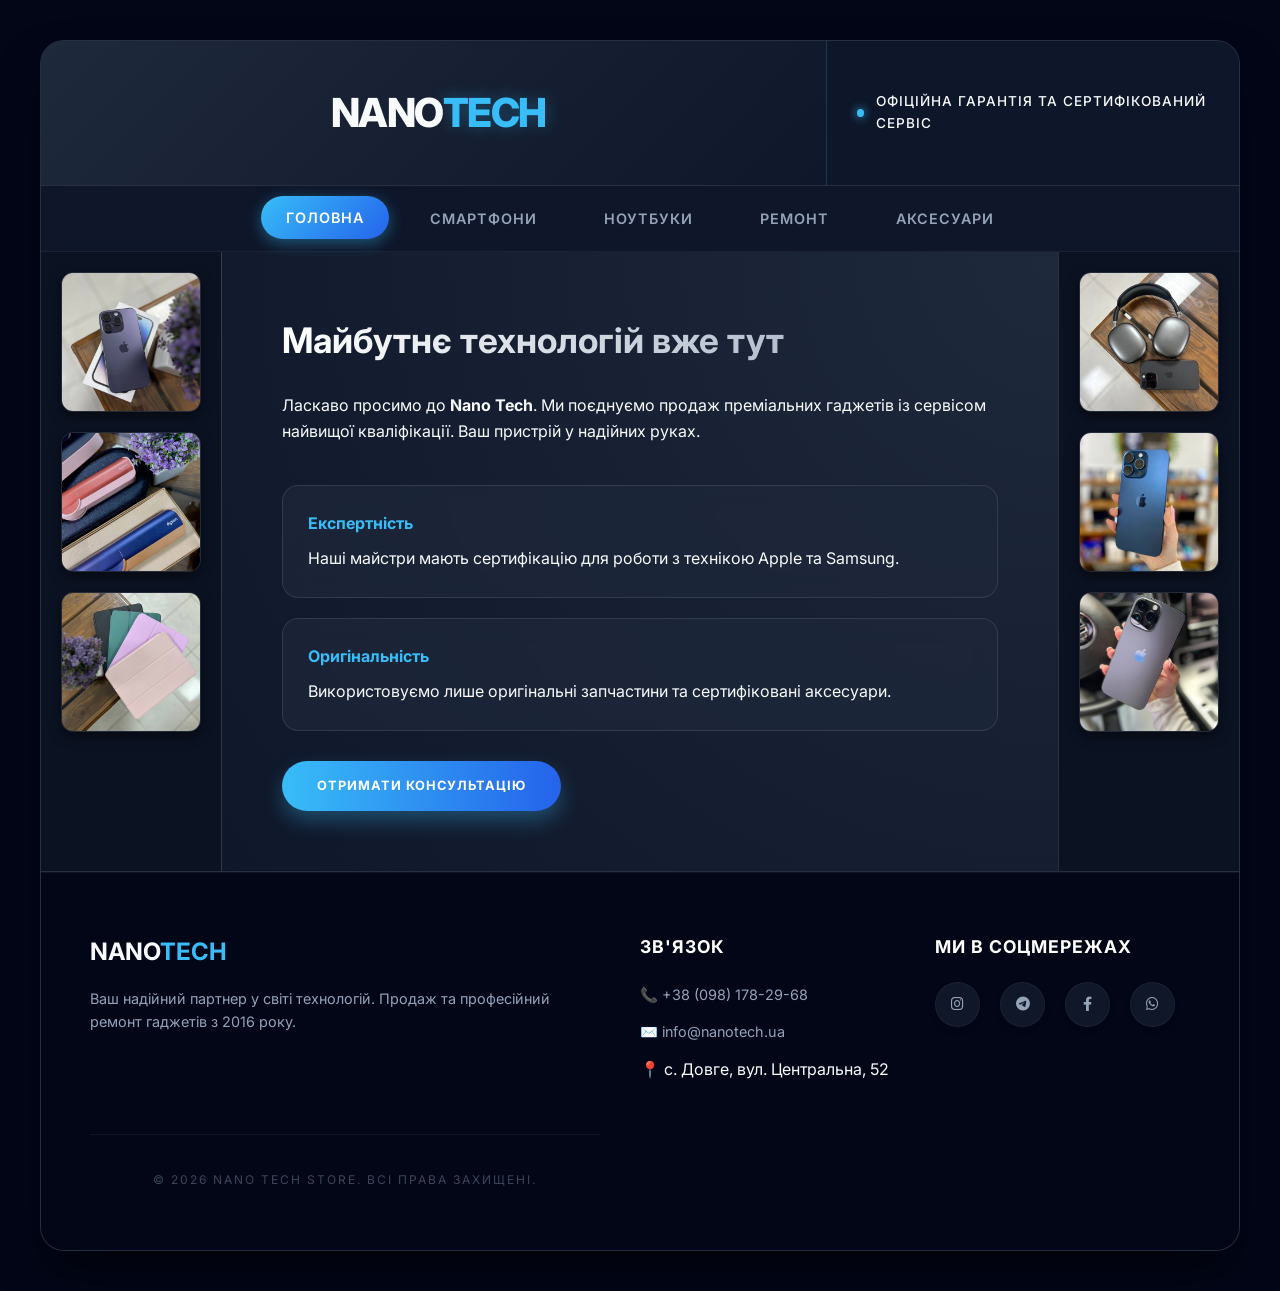
==== index.html @ 3d822125 "Добавлено фото техніки" ====
<!DOCTYPE html>
<html lang="uk">
<head>
    <meta charset="UTF-8">
    <meta name="viewport" content="width=device-width, initial-scale=1.0">
    <title>Nano Tech | Premium Electronics & Service</title>
	<link rel="stylesheet" href="https://cdnjs.cloudflare.com/ajax/libs/font-awesome/6.0.0/css/all.min.css">
    <link rel="stylesheet" href="style.css">
    <link rel="icon" type="image/png" href="https://cdn-icons-png.flaticon.com/512/689/689305.png">
    <link rel="stylesheet" href="style.css">
	
    <link href="https://fonts.googleapis.com/css2?family=Inter:wght@400;600;800&display=swap" rel="stylesheet">
</head>
<body>

<div class="main-container">
  <header class="top-bar">
    <div class="logo-area">
        <h1>
            <span class="apple-logo"></span> NANO<span>TECH</span>
        </h1>
    </div>
    
    <div class="info-area">
        <div class="status-badge">
            <span class="glow-dot"></span>
            <p>Офіційна гарантія та сертифікований сервіс</p>
        </div>
    </div>
</header>

    <nav class="nav-bar">
    <ul id="menu">
        <li><a href="#" class="active">Головна</a></li>
        <li><a href="#">Смартфони</a></li>
        <li><a href="#">Ноутбуки</a></li>
        <li><a href="#">Ремонт</a></li>
        <li><a href="#">Аксесуари</a></li>
    </ul>
</nav>

    <div class="grid-layout">
        <aside class="gallery-side">
            <div class="img-card"><img src="p4.jpg" alt="Phone"></div>
            <div class="img-card"><img src="p5.jpg" alt="Laptop"></div>
            <div class="img-card"><img src="p6.jpg" alt="Repair"></div>
        </aside>

        <main class="content-area">
            <section class="hero-text">
                <h2>Майбутнє технологій вже тут</h2>
                <p>Ласкаво просимо до <strong>Nano Tech</strong>. Ми поєднуємо продаж преміальних гаджетів із сервісом найвищої кваліфікації. Ваш пристрій у надійних руках.</p>
                
                <div class="features">
                    <div class="feat-item">
                        <h4>Експертність</h4>
                        <p>Наші майстри мають сертифікацію для роботи з технікою Apple та Samsung.</p>
                    </div>
                    <div class="feat-item">
                        <h4>Оригінальність</h4>
                        <p>Використовуємо лише оригінальні запчастини та сертифіковані аксесуари.</p>
                    </div>
                </div>

                <a href="#" class="cta-button">Отримати консультацію</a>
            </section>
        </main>

        <aside class="gallery-side">
            <div class="img-card"><img src="p1.jpg" alt="Fix"></div>
            <div class="img-card"><img src="p2.jpg" alt="Fix"></div>
			<div class="img-card"><img src="p3.jpg" alt="Fix"></div>
        </aside>
    </div>

    <footer class="bottom-bar">
    <div class="footer-grid">
        <div class="footer-col">
            <h3>NANO<span>TECH</span></h3>
            <p>Ваш надійний партнер у світі технологій. Продаж та професійний ремонт гаджетів з 2016 року.</p>
        </div>

        <div class="footer-col">
            <h4>Зв'язок</h4>
            <ul>
                <li><a href="tel:+380981782968">📞 +38 (098) 178-29-68</a></li>
                <li><a href="mailto:info@nanotech.ua">✉️ info@nanotech.ua</a></li>
                <li>📍 с. Довге, вул. Центральна, 52 </li>
            </ul>
        </div>

        <div class="footer-col">
    <h4>Ми в соцмережах</h4>
    <div class="social-icons-only">
        <a href="https://www.instagram.com/nanotechservice/" target="_blank" title="Наш Instagram" class="icon-link">
            <i class="fab fa-instagram"></i>
        </a>
        <a href="#" target="_blank" title="Наш Telegram" class="icon-link">
            <i class="fab fa-telegram-plane"></i>
        </a>
        <a href="#" target="_blank" title="Наш Facebook" class="icon-link">
            <i class="fab fa-facebook-f"></i>
        </a>
        <a href="#" target="_blank" title="Зв'язок у WhatsApp" class="icon-link">
            <i class="fab fa-whatsapp"></i>
        </a>
    </div>
</div>
    
    <div class="footer-bottom">
        <p class="copyright">© 2026 NANO TECH Store. Всі права захищені.</p>
    </div>
</footer>
</div>

<script src="script.js"></script>
</body>
</html>
---- style.css ----
/* NANO TECH - PREMIUM DARK THEME
   Variables & Core Setup 
*/
:root {
    --bg-main: #020617;          /* Глибокий чорний */
    --bg-card: #0f172a;          /* Темно-синій для блоків */
    --accent: #38bdf8;           /* Неоновий блакитний */
    --accent-glow: rgba(56, 189, 248, 0.3);
    --text-primary: #f8fafc;     /* Білий текст */
    --text-secondary: #94a3b8;   /* Сірий текст */
    --glass: rgba(30, 41, 59, 0.7);
    --border: rgba(255, 255, 255, 0.1);
    --transition: all 0.4s cubic-bezier(0.4, 0, 0.2, 1);
}

/* Base Reset */
* {
    margin: 0;
    padding: 0;
    box-sizing: border-box;
}

body {
    background-color: var(--bg-main);
    color: var(--text-primary);
    font-family: 'Inter', -apple-system, BlinkMacSystemFont, sans-serif;
    line-height: 1.6;
    padding: 40px 20px;
    display: flex;
    justify-content: center;
}

/* Main Wrapper */
.main-container {
    max-width: 1200px;
    width: 100%;
    background: var(--bg-card);
    border-radius: 24px;
    border: 1px solid var(--border);
    overflow: hidden;
    box-shadow: 0 25px 50px -12px rgba(0, 0, 0, 0.7);
    animation: fadeIn 0.8s ease-out;
}

/* --- HEADER SECTION --- */
.top-bar {
    display: flex;
    border-bottom: 1px solid var(--border);
}

.logo-area {
    flex: 2;
    padding: 40px;
    background: linear-gradient(135deg, #1e293b 0%, #0f172a 100%);
}

.logo-area h1 {
    font-size: 2.5rem;
    font-weight: 800;
    letter-spacing: -1.5px;
    text-transform: uppercase;
}

.logo-area h1 span {
    color: var(--accent);
    text-shadow: 0 0 15px var(--accent-glow);
}

.info-area {
    flex: 1;
    background: rgba(15, 23, 42, 0.9); /* Темніший, солідніший фон */
    display: flex;
    align-items: center;
    justify-content: center;
    border-left: 1px solid rgba(56, 189, 248, 0.2);
    padding: 0 30px;
}

/* --- НОВИЙ СТИЛЬ МЕНЮ --- */
.nav-bar {
    background: rgba(15, 23, 42, 0.8); /* Напівпрозорий фон */
    backdrop-filter: blur(10px);        /* Ефект розмиття */
    border-bottom: 1px solid rgba(255, 255, 255, 0.05);
    padding: 10px 0;
}

.nav-bar ul {
    list-style: none;
    display: flex;
    justify-content: center; /* Центрування пунктів */
    gap: 15px;               /* Відступ між кнопками */
    margin: 0;
    padding: 0;
}

.nav-bar a {
    display: block;
    padding: 10px 25px;
    color: #94a3b8;
    text-decoration: none;
    font-weight: 600;
    font-size: 0.9rem;
    text-transform: uppercase;
    letter-spacing: 1px;
    border-radius: 50px;     /* Овальна форма (капсула) */
    transition: all 0.3s cubic-bezier(0.4, 0, 0.2, 1);
    border: 1px solid transparent;
}

/* Ефект при наведенні */
.nav-bar a:hover {
    color: #38bdf8;
    background: rgba(56, 189, 248, 0.1);
    border-color: rgba(56, 189, 248, 0.3);
    transform: translateY(-2px);
}

/* Стиль активного пункту (де ми зараз) */
.nav-bar a.active {
    color: #fff;
    background: linear-gradient(135deg, #38bdf8, #2563eb);
    box-shadow: 0 4px 15px rgba(56, 189, 248, 0.4);
    border: none;
}

/* Додамо трохи анімації для активного пункту */
.nav-bar a.active:hover {
    filter: brightness(1.1);
    transform: translateY(-2px) scale(1.05);
}
}

.nav-bar a.active::after {
    content: '';
    position: absolute;
    bottom: 0;
    left: 0;
    width: 100%;
    height: 3px;
    background: var(--accent);
    box-shadow: 0 0 10px var(--accent);
}

/* --- GRID LAYOUT --- */
.grid-layout {
    display: grid;
    grid-template-columns: 180px 1fr 180px;
    gap: 0; /* Виглядає монолітно */
    border-bottom: 1px solid var(--border);
}

/* Content Area */
.content-area {
    padding: 60px;
    background: radial-gradient(circle at top right, #1e293b, #0f172a);
    border-left: 1px solid var(--border);
    border-right: 1px solid var(--border);
}

.hero-text h2 {
    font-size: 2.2rem;
    margin-bottom: 25px;
    background: linear-gradient(to right, #fff, var(--text-secondary));
    -webkit-background-clip: text;
    -webkit-text-fill-color: transparent;
}

/* Features Glass Cards */
.features {
    margin-top: 40px;
    display: grid;
    gap: 20px;
}

.feat-item {
    background: var(--glass);
    backdrop-filter: blur(12px);
    padding: 25px;
    border-radius: 16px;
    border: 1px solid var(--border);
    transition: var(--transition);
    cursor: default;
}

.feat-item:hover {
    transform: translateY(-5px) scale(1.01);
    border-color: var(--accent);
    box-shadow: 0 15px 30px rgba(0, 0, 0, 0.4);
    background: rgba(56, 189, 248, 0.05);
}

.feat-item h4 {
    color: var(--accent);
    margin-bottom: 10px;
    display: flex;
    align-items: center;
    gap: 10px;
}

/* --- SIDEBARS & IMAGES --- */
.gallery-side {
    padding: 20px;
    display: flex;
    flex-direction: column;
    gap: 20px;
    background: #0b1222;
}

.img-card {
    border-radius: 12px;
    overflow: hidden;
    aspect-ratio: 1;
    border: 1px solid var(--border);
    position: relative;
    box-shadow: 0 4px 12px rgba(0,0,0,0.5);
}

.img-card img {
    width: 100%;
    height: 100%;
    object-fit: cover;
    transition: transform 0.6s cubic-bezier(0.33, 1, 0.68, 1);
}

/* Image Hover Fullscreen Zoom Effect */
.img-card:hover {
    z-index: 10;
    border-color: var(--accent);
}

.img-card:hover img {
    transform: scale(1.8);
    filter: contrast(1.1);
}


/* --- СТИЛІ ПІДВАЛУ --- */
.bottom-bar {
    background: #020617;
    padding: 60px 40px 20px;
    border-top: 1px solid rgba(255, 255, 255, 0.05);
}

.footer-grid {
    display: grid;
    grid-template-columns: 2fr 1fr 1fr; /* Перша колонка ширша */
    gap: 40px;
    max-width: 1100px;
    margin: 0 auto 40px;
}

.footer-col h3 {
    font-size: 1.5rem;
    margin-bottom: 15px;
}

.footer-col h3 span {
    color: var(--accent);
}

.footer-col h4 {
    color: #fff;
    margin-bottom: 20px;
    font-size: 1.1rem;
    text-transform: uppercase;
    letter-spacing: 1px;
}

.footer-col p {
    color: #94a3b8;
    font-size: 0.9rem;
    line-height: 1.6;
}

.footer-col ul {
    list-style: none;
    padding: 0;
}

.footer-col ul li {
    margin-bottom: 12px;
}

.footer-col a {
    color: #94a3b8;
    text-decoration: none;
    font-size: 0.9rem;
    transition: color 0.3s ease;
}

.footer-col a:hover {
    color: var(--accent);
}

/* Кнопки соцмереж */
.social-links {
    display: flex;
    flex-direction: column;
    gap: 10px;
}

.social-icon {
    padding: 8px 15px;
    background: rgba(255, 255, 255, 0.03);
    border: 1px solid rgba(255, 255, 255, 0.05);
    border-radius: 8px;
    text-align: center;
    font-weight: 500;
}

.social-icon:hover {
    background: rgba(56, 189, 248, 0.1);
    border-color: var(--accent);
}

.footer-bottom {
    text-align: center;
    border-top: 1px solid rgba(255, 255, 255, 0.05);
    padding-top: 20px;
}

/* Адаптивність для мобілок */
@media (max-width: 768px) {
    .footer-grid {
        grid-template-columns: 1fr;
        text-align: center;
    }
    .social-links {
        align-items: center;
    }
}

.bottom-bar p {
    color: var(--text-secondary);
    font-size: 0.9rem;
}

.bottom-bar .copyright {
    margin-top: 15px;
    font-size: 0.75rem;
    opacity: 0.4;
    text-transform: uppercase;
    letter-spacing: 2px;
}

/* --- ANIMATIONS --- */
@keyframes fadeIn {
    from { opacity: 0; transform: translateY(30px); }
    to { opacity: 1; transform: translateY(0); }
}

/* --- RESPONSIVE DESIGN --- */
@media (max-width: 1024px) {
    .grid-layout {
        grid-template-columns: 1fr;
    }
    
    .gallery-side {
        flex-direction: row;
        justify-content: center;
        padding: 40px;
    }
    
    .img-card {
        width: 140px;
    }
    
    .info-area {
        display: none; /* Ховаємо на планшетах для чистоти */
    }
}

@media (max-width: 640px) {
    body { padding: 10px; }
    .logo-area h1 { font-size: 1.8rem; }
    .content-area { padding: 30px; }
    .nav-bar ul { overflow-x: auto; white-space: nowrap; }
    .gallery-side { flex-wrap: wrap; }
}

/* Кнопка "Заклик до дії", якщо захочеш додати її в HTML */
.cta-button {
    margin-top: 30px;
    display: inline-block;
    padding: 15px 35px;
    background: linear-gradient(90deg, var(--accent), #2563eb);
    color: white;
    text-decoration: none;
    border-radius: 50px;
    font-weight: 700;
    text-transform: uppercase;
    font-size: 0.8rem;
    letter-spacing: 1px;
    box-shadow: 0 10px 20px var(--accent-glow);
    transition: var(--transition);
}

.cta-button:hover {
    transform: translateY(-3px);
    box-shadow: 0 15px 30px var(--accent-glow);
    filter: brightness(1.1);
}

/* Стиль для іконки Apple */
.apple-logo {
    font-size: 1.2em; /* Трохи більше за текст */
    vertical-align: middle;
    margin-right: 10px;
    color: #fff;
    text-shadow: 0 0 15px rgba(255, 255, 255, 0.5); /* М'яке світіння */
    font-weight: normal;
}

/* Вирівнювання логотипу по центру */
.logo-area h1 {
    display: flex;
    align-items: center;
    justify-content: center;
}

.status-badge {
    display: flex;
    align-items: center;
    gap: 12px;
}

/* Пульсуюча крапка (ефект "On-air" або "Live") */
.glow-dot {
    width: 8px;
    height: 8px;
    background-color: var(--accent);
    border-radius: 50%;
    box-shadow: 0 0 10px var(--accent);
    animation: pulse 2s infinite;
}

@keyframes pulse {
    0% { transform: scale(1); opacity: 1; }
    50% { transform: scale(1.5); opacity: 0.5; }
    100% { transform: scale(1); opacity: 1; }
}

.info-area p {
    color: var(--text-primary);
    font-size: 0.85rem;
    font-weight: 500;
    text-transform: uppercase;
    letter-spacing: 1px;
}

/* --- СТИЛІ ДЛЯ ІКОНОК СОЦМЕРЕЖ --- */
.social-icons-only {
    display: flex;
    gap: 20px;               /* Відступ між іконками */
    justify-content: flex-start; /* Вирівнювання по лівому краю */
    margin-top: 15px;
}

.icon-link {
    display: flex;
    align-items: center;
    justify-content: center;
    width: 45px;             /* Розмір круга-підкладки */
    height: 45px;
    border-radius: 50%;      /* Робимо круг */
    background: rgba(30, 41, 59, 0.5); /* Напівпрозорий сірий фон */
    border: 1px solid rgba(255, 255, 255, 0.05); /* Ледь помітна рамка */
    color: #94a3b8;          /* Базовий колір іконки */
    font-size: 1.4rem;       /* Розмір самої іконки */
    text-decoration: none;
    transition: all 0.3s cubic-bezier(0.4, 0, 0.2, 1);
    box-shadow: 0 4px 6px rgba(0, 0, 0, 0.1); /* Легка тінь */
}

/* Ефект при наведенні */
.icon-link:hover {
    color: #fff;              /* Іконка стає білою */
    background: #38bdf8;      /* Тло стає блакитним (твій акцентний колір) */
    transform: translateY(-5px) rotate(5deg); /* Піднімається і трохи повертається */
    box-shadow: 0 8px 20px rgba(56, 189, 248, 0.5); /* Неонове світіння */
    border-color: transparent;
}
---- style.css ----
/* NANO TECH - PREMIUM DARK THEME
   Variables & Core Setup 
*/
:root {
    --bg-main: #020617;          /* Глибокий чорний */
    --bg-card: #0f172a;          /* Темно-синій для блоків */
    --accent: #38bdf8;           /* Неоновий блакитний */
    --accent-glow: rgba(56, 189, 248, 0.3);
    --text-primary: #f8fafc;     /* Білий текст */
    --text-secondary: #94a3b8;   /* Сірий текст */
    --glass: rgba(30, 41, 59, 0.7);
    --border: rgba(255, 255, 255, 0.1);
    --transition: all 0.4s cubic-bezier(0.4, 0, 0.2, 1);
}

/* Base Reset */
* {
    margin: 0;
    padding: 0;
    box-sizing: border-box;
}

body {
    background-color: var(--bg-main);
    color: var(--text-primary);
    font-family: 'Inter', -apple-system, BlinkMacSystemFont, sans-serif;
    line-height: 1.6;
    padding: 40px 20px;
    display: flex;
    justify-content: center;
}

/* Main Wrapper */
.main-container {
    max-width: 1200px;
    width: 100%;
    background: var(--bg-card);
    border-radius: 24px;
    border: 1px solid var(--border);
    overflow: hidden;
    box-shadow: 0 25px 50px -12px rgba(0, 0, 0, 0.7);
    animation: fadeIn 0.8s ease-out;
}

/* --- HEADER SECTION --- */
.top-bar {
    display: flex;
    border-bottom: 1px solid var(--border);
}

.logo-area {
    flex: 2;
    padding: 40px;
    background: linear-gradient(135deg, #1e293b 0%, #0f172a 100%);
}

.logo-area h1 {
    font-size: 2.5rem;
    font-weight: 800;
    letter-spacing: -1.5px;
    text-transform: uppercase;
}

.logo-area h1 span {
    color: var(--accent);
    text-shadow: 0 0 15px var(--accent-glow);
}

.info-area {
    flex: 1;
    background: rgba(15, 23, 42, 0.9); /* Темніший, солідніший фон */
    display: flex;
    align-items: center;
    justify-content: center;
    border-left: 1px solid rgba(56, 189, 248, 0.2);
    padding: 0 30px;
}

/* --- НОВИЙ СТИЛЬ МЕНЮ --- */
.nav-bar {
    background: rgba(15, 23, 42, 0.8); /* Напівпрозорий фон */
    backdrop-filter: blur(10px);        /* Ефект розмиття */
    border-bottom: 1px solid rgba(255, 255, 255, 0.05);
    padding: 10px 0;
}

.nav-bar ul {
    list-style: none;
    display: flex;
    justify-content: center; /* Центрування пунктів */
    gap: 15px;               /* Відступ між кнопками */
    margin: 0;
    padding: 0;
}

.nav-bar a {
    display: block;
    padding: 10px 25px;
    color: #94a3b8;
    text-decoration: none;
    font-weight: 600;
    font-size: 0.9rem;
    text-transform: uppercase;
    letter-spacing: 1px;
    border-radius: 50px;     /* Овальна форма (капсула) */
    transition: all 0.3s cubic-bezier(0.4, 0, 0.2, 1);
    border: 1px solid transparent;
}

/* Ефект при наведенні */
.nav-bar a:hover {
    color: #38bdf8;
    background: rgba(56, 189, 248, 0.1);
    border-color: rgba(56, 189, 248, 0.3);
    transform: translateY(-2px);
}

/* Стиль активного пункту (де ми зараз) */
.nav-bar a.active {
    color: #fff;
    background: linear-gradient(135deg, #38bdf8, #2563eb);
    box-shadow: 0 4px 15px rgba(56, 189, 248, 0.4);
    border: none;
}

/* Додамо трохи анімації для активного пункту */
.nav-bar a.active:hover {
    filter: brightness(1.1);
    transform: translateY(-2px) scale(1.05);
}
}

.nav-bar a.active::after {
    content: '';
    position: absolute;
    bottom: 0;
    left: 0;
    width: 100%;
    height: 3px;
    background: var(--accent);
    box-shadow: 0 0 10px var(--accent);
}

/* --- GRID LAYOUT --- */
.grid-layout {
    display: grid;
    grid-template-columns: 180px 1fr 180px;
    gap: 0; /* Виглядає монолітно */
    border-bottom: 1px solid var(--border);
}

/* Content Area */
.content-area {
    padding: 60px;
    background: radial-gradient(circle at top right, #1e293b, #0f172a);
    border-left: 1px solid var(--border);
    border-right: 1px solid var(--border);
}

.hero-text h2 {
    font-size: 2.2rem;
    margin-bottom: 25px;
    background: linear-gradient(to right, #fff, var(--text-secondary));
    -webkit-background-clip: text;
    -webkit-text-fill-color: transparent;
}

/* Features Glass Cards */
.features {
    margin-top: 40px;
    display: grid;
    gap: 20px;
}

.feat-item {
    background: var(--glass);
    backdrop-filter: blur(12px);
    padding: 25px;
    border-radius: 16px;
    border: 1px solid var(--border);
    transition: var(--transition);
    cursor: default;
}

.feat-item:hover {
    transform: translateY(-5px) scale(1.01);
    border-color: var(--accent);
    box-shadow: 0 15px 30px rgba(0, 0, 0, 0.4);
    background: rgba(56, 189, 248, 0.05);
}

.feat-item h4 {
    color: var(--accent);
    margin-bottom: 10px;
    display: flex;
    align-items: center;
    gap: 10px;
}

/* --- SIDEBARS & IMAGES --- */
.gallery-side {
    padding: 20px;
    display: flex;
    flex-direction: column;
    gap: 20px;
    background: #0b1222;
}

.img-card {
    border-radius: 12px;
    overflow: hidden;
    aspect-ratio: 1;
    border: 1px solid var(--border);
    position: relative;
    box-shadow: 0 4px 12px rgba(0,0,0,0.5);
}

.img-card img {
    width: 100%;
    height: 100%;
    object-fit: cover;
    transition: transform 0.6s cubic-bezier(0.33, 1, 0.68, 1);
}

/* Image Hover Fullscreen Zoom Effect */
.img-card:hover {
    z-index: 10;
    border-color: var(--accent);
}

.img-card:hover img {
    transform: scale(1.8);
    filter: contrast(1.1);
}


/* --- СТИЛІ ПІДВАЛУ --- */
.bottom-bar {
    background: #020617;
    padding: 60px 40px 20px;
    border-top: 1px solid rgba(255, 255, 255, 0.05);
}

.footer-grid {
    display: grid;
    grid-template-columns: 2fr 1fr 1fr; /* Перша колонка ширша */
    gap: 40px;
    max-width: 1100px;
    margin: 0 auto 40px;
}

.footer-col h3 {
    font-size: 1.5rem;
    margin-bottom: 15px;
}

.footer-col h3 span {
    color: var(--accent);
}

.footer-col h4 {
    color: #fff;
    margin-bottom: 20px;
    font-size: 1.1rem;
    text-transform: uppercase;
    letter-spacing: 1px;
}

.footer-col p {
    color: #94a3b8;
    font-size: 0.9rem;
    line-height: 1.6;
}

.footer-col ul {
    list-style: none;
    padding: 0;
}

.footer-col ul li {
    margin-bottom: 12px;
}

.footer-col a {
    color: #94a3b8;
    text-decoration: none;
    font-size: 0.9rem;
    transition: color 0.3s ease;
}

.footer-col a:hover {
    color: var(--accent);
}

/* Кнопки соцмереж */
.social-links {
    display: flex;
    flex-direction: column;
    gap: 10px;
}

.social-icon {
    padding: 8px 15px;
    background: rgba(255, 255, 255, 0.03);
    border: 1px solid rgba(255, 255, 255, 0.05);
    border-radius: 8px;
    text-align: center;
    font-weight: 500;
}

.social-icon:hover {
    background: rgba(56, 189, 248, 0.1);
    border-color: var(--accent);
}

.footer-bottom {
    text-align: center;
    border-top: 1px solid rgba(255, 255, 255, 0.05);
    padding-top: 20px;
}

/* Адаптивність для мобілок */
@media (max-width: 768px) {
    .footer-grid {
        grid-template-columns: 1fr;
        text-align: center;
    }
    .social-links {
        align-items: center;
    }
}

.bottom-bar p {
    color: var(--text-secondary);
    font-size: 0.9rem;
}

.bottom-bar .copyright {
    margin-top: 15px;
    font-size: 0.75rem;
    opacity: 0.4;
    text-transform: uppercase;
    letter-spacing: 2px;
}

/* --- ANIMATIONS --- */
@keyframes fadeIn {
    from { opacity: 0; transform: translateY(30px); }
    to { opacity: 1; transform: translateY(0); }
}

/* --- RESPONSIVE DESIGN --- */
@media (max-width: 1024px) {
    .grid-layout {
        grid-template-columns: 1fr;
    }
    
    .gallery-side {
        flex-direction: row;
        justify-content: center;
        padding: 40px;
    }
    
    .img-card {
        width: 140px;
    }
    
    .info-area {
        display: none; /* Ховаємо на планшетах для чистоти */
    }
}

@media (max-width: 640px) {
    body { padding: 10px; }
    .logo-area h1 { font-size: 1.8rem; }
    .content-area { padding: 30px; }
    .nav-bar ul { overflow-x: auto; white-space: nowrap; }
    .gallery-side { flex-wrap: wrap; }
}

/* Кнопка "Заклик до дії", якщо захочеш додати її в HTML */
.cta-button {
    margin-top: 30px;
    display: inline-block;
    padding: 15px 35px;
    background: linear-gradient(90deg, var(--accent), #2563eb);
    color: white;
    text-decoration: none;
    border-radius: 50px;
    font-weight: 700;
    text-transform: uppercase;
    font-size: 0.8rem;
    letter-spacing: 1px;
    box-shadow: 0 10px 20px var(--accent-glow);
    transition: var(--transition);
}

.cta-button:hover {
    transform: translateY(-3px);
    box-shadow: 0 15px 30px var(--accent-glow);
    filter: brightness(1.1);
}

/* Стиль для іконки Apple */
.apple-logo {
    font-size: 1.2em; /* Трохи більше за текст */
    vertical-align: middle;
    margin-right: 10px;
    color: #fff;
    text-shadow: 0 0 15px rgba(255, 255, 255, 0.5); /* М'яке світіння */
    font-weight: normal;
}

/* Вирівнювання логотипу по центру */
.logo-area h1 {
    display: flex;
    align-items: center;
    justify-content: center;
}

.status-badge {
    display: flex;
    align-items: center;
    gap: 12px;
}

/* Пульсуюча крапка (ефект "On-air" або "Live") */
.glow-dot {
    width: 8px;
    height: 8px;
    background-color: var(--accent);
    border-radius: 50%;
    box-shadow: 0 0 10px var(--accent);
    animation: pulse 2s infinite;
}

@keyframes pulse {
    0% { transform: scale(1); opacity: 1; }
    50% { transform: scale(1.5); opacity: 0.5; }
    100% { transform: scale(1); opacity: 1; }
}

.info-area p {
    color: var(--text-primary);
    font-size: 0.85rem;
    font-weight: 500;
    text-transform: uppercase;
    letter-spacing: 1px;
}

/* --- СТИЛІ ДЛЯ ІКОНОК СОЦМЕРЕЖ --- */
.social-icons-only {
    display: flex;
    gap: 20px;               /* Відступ між іконками */
    justify-content: flex-start; /* Вирівнювання по лівому краю */
    margin-top: 15px;
}

.icon-link {
    display: flex;
    align-items: center;
    justify-content: center;
    width: 45px;             /* Розмір круга-підкладки */
    height: 45px;
    border-radius: 50%;      /* Робимо круг */
    background: rgba(30, 41, 59, 0.5); /* Напівпрозорий сірий фон */
    border: 1px solid rgba(255, 255, 255, 0.05); /* Ледь помітна рамка */
    color: #94a3b8;          /* Базовий колір іконки */
    font-size: 1.4rem;       /* Розмір самої іконки */
    text-decoration: none;
    transition: all 0.3s cubic-bezier(0.4, 0, 0.2, 1);
    box-shadow: 0 4px 6px rgba(0, 0, 0, 0.1); /* Легка тінь */
}

/* Ефект при наведенні */
.icon-link:hover {
    color: #fff;              /* Іконка стає білою */
    background: #38bdf8;      /* Тло стає блакитним (твій акцентний колір) */
    transform: translateY(-5px) rotate(5deg); /* Піднімається і трохи повертається */
    box-shadow: 0 8px 20px rgba(56, 189, 248, 0.5); /* Неонове світіння */
    border-color: transparent;
}
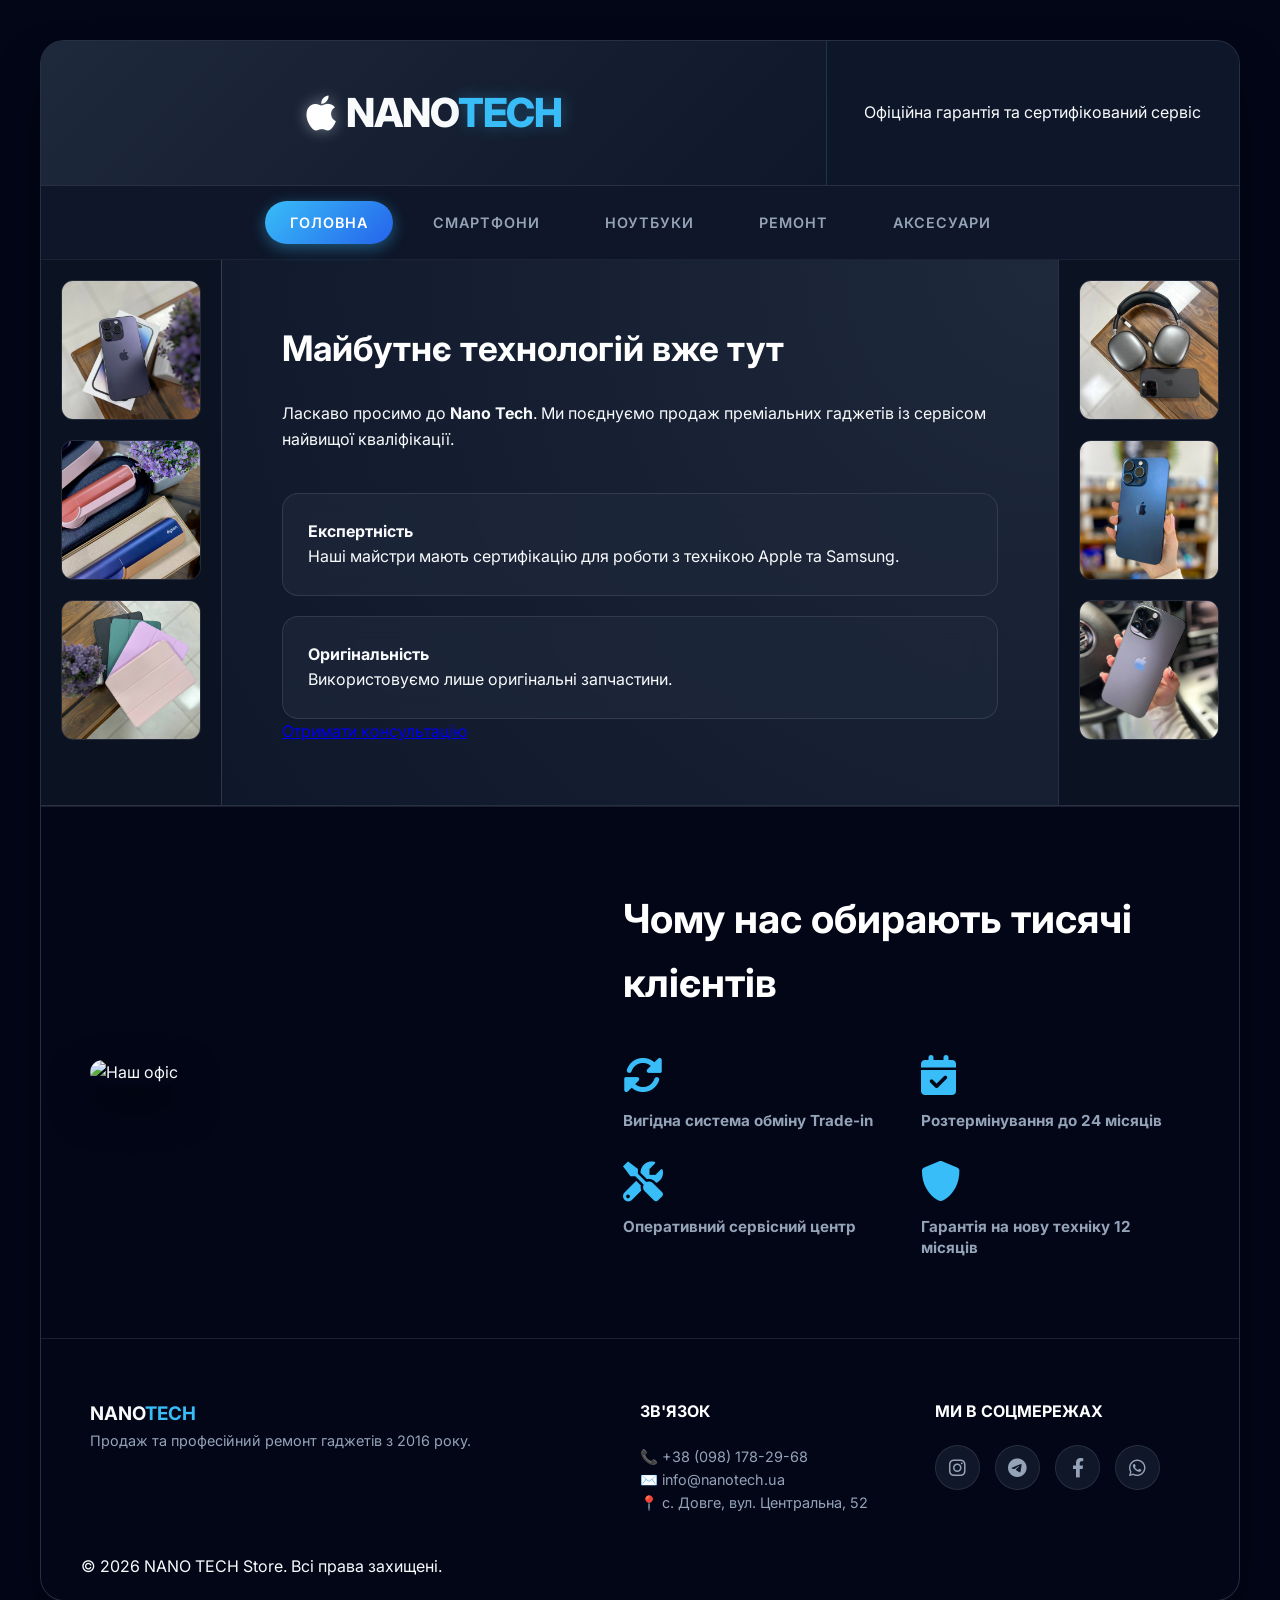
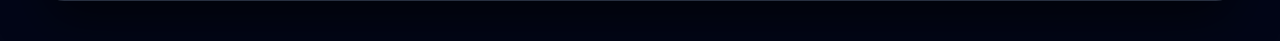
==== commit 8c8dc429: "Виправлено логотип Apple та стилі шапки" ====
--- a/index.html
+++ b/index.html
@@ -4,40 +4,39 @@
     <meta charset="UTF-8">
     <meta name="viewport" content="width=device-width, initial-scale=1.0">
     <title>Nano Tech | Premium Electronics & Service</title>
-	<link rel="stylesheet" href="https://cdnjs.cloudflare.com/ajax/libs/font-awesome/6.0.0/css/all.min.css">
+    <link rel="stylesheet" href="https://cdnjs.cloudflare.com/ajax/libs/font-awesome/6.0.0/css/all.min.css">
     <link rel="stylesheet" href="style.css">
     <link rel="icon" type="image/png" href="https://cdn-icons-png.flaticon.com/512/689/689305.png">
-    <link rel="stylesheet" href="style.css">
-	
     <link href="https://fonts.googleapis.com/css2?family=Inter:wght@400;600;800&display=swap" rel="stylesheet">
 </head>
 <body>
 
 <div class="main-container">
-  <header class="top-bar">
-    <div class="logo-area">
-        <h1>
-            <span class="apple-logo"></span> NANO<span>TECH</span>
-        </h1>
-    </div>
-    
-    <div class="info-area">
-        <div class="status-badge">
-            <span class="glow-dot"></span>
-            <p>Офіційна гарантія та сертифікований сервіс</p>
+    <header class="top-bar">
+        <div class="logo-area">
+           <h1>
+    <i class="fab fa-apple" style="margin-right: 12px; color: #fff; text-shadow: 0 0 15px rgba(255,255,255,0.4);"></i>
+    NANO<span>TECH</span>
+	</h1>
         </div>
-    </div>
-</header>
+        
+        <div class="info-area">
+            <div class="status-badge">
+                <span class="glow-dot"></span>
+                <p>Офіційна гарантія та сертифікований сервіс</p>
+            </div>
+        </div>
+    </header>
 
     <nav class="nav-bar">
-    <ul id="menu">
-        <li><a href="#" class="active">Головна</a></li>
-        <li><a href="#">Смартфони</a></li>
-        <li><a href="#">Ноутбуки</a></li>
-        <li><a href="#">Ремонт</a></li>
-        <li><a href="#">Аксесуари</a></li>
-    </ul>
-</nav>
+        <ul id="menu">
+            <li><a href="#" class="active">Головна</a></li>
+            <li><a href="#">Смартфони</a></li>
+            <li><a href="#">Ноутбуки</a></li>
+            <li><a href="#">Ремонт</a></li>
+            <li><a href="#">Аксесуари</a></li>
+        </ul>
+    </nav>
 
     <div class="grid-layout">
         <aside class="gallery-side">
@@ -49,7 +48,7 @@
         <main class="content-area">
             <section class="hero-text">
                 <h2>Майбутнє технологій вже тут</h2>
-                <p>Ласкаво просимо до <strong>Nano Tech</strong>. Ми поєднуємо продаж преміальних гаджетів із сервісом найвищої кваліфікації. Ваш пристрій у надійних руках.</p>
+                <p>Ласкаво просимо до <strong>Nano Tech</strong>. Ми поєднуємо продаж преміальних гаджетів із сервісом найвищої кваліфікації.</p>
                 
                 <div class="features">
                     <div class="feat-item">
@@ -58,7 +57,7 @@
                     </div>
                     <div class="feat-item">
                         <h4>Оригінальність</h4>
-                        <p>Використовуємо лише оригінальні запчастини та сертифіковані аксесуари.</p>
+                        <p>Використовуємо лише оригінальні запчастини.</p>
                     </div>
                 </div>
 
@@ -69,48 +68,70 @@
         <aside class="gallery-side">
             <div class="img-card"><img src="p1.jpg" alt="Fix"></div>
             <div class="img-card"><img src="p2.jpg" alt="Fix"></div>
-			<div class="img-card"><img src="p3.jpg" alt="Fix"></div>
+            <div class="img-card"><img src="p3.jpg" alt="Fix"></div>
         </aside>
     </div>
 
+    <section class="benefits-section">
+        <div class="benefits-container">
+            <div class="benefits-image animate-on-scroll">
+                <img src="https://images.unsplash.com/photo-1581092921461-eab62e92c73e?q=80&w=800" alt="Наш офіс">
+            </div>
+
+            <div class="benefits-content">
+                <h2 class="animate-on-scroll">Чому нас обирають тисячі клієнтів</h2>
+                <div class="benefits-grid">
+                    <div class="benefit-item animate-on-scroll">
+                        <i class="fas fa-sync-alt"></i>
+                        <h5>Вигідна система обміну Trade-in</h5>
+                    </div>
+                    <div class="benefit-item animate-on-scroll">
+                        <i class="fas fa-calendar-check"></i>
+                        <h5>Розтермінування до 24 місяців</h5>
+                    </div>
+                    <div class="benefit-item animate-on-scroll">
+                        <i class="fas fa-tools"></i>
+                        <h5>Оперативний сервісний центр</h5>
+                    </div>
+                    <div class="benefit-item animate-on-scroll">
+                        <i class="fas fa-shield-alt"></i>
+                        <h5>Гарантія на нову техніку 12 місяців</h5>
+                    </div>
+                </div>
+            </div>
+        </div>
+    </section>
+
     <footer class="bottom-bar">
-    <div class="footer-grid">
-        <div class="footer-col">
-            <h3>NANO<span>TECH</span></h3>
-            <p>Ваш надійний партнер у світі технологій. Продаж та професійний ремонт гаджетів з 2016 року.</p>
+        <div class="footer-grid">
+            <div class="footer-col">
+                <h3>NANO<span>TECH</span></h3>
+                <p>Продаж та професійний ремонт гаджетів з 2016 року.</p>
+            </div>
+
+            <div class="footer-col">
+                <h4>Зв'язок</h4>
+                <ul>
+                    <li><a href="tel:+380981782968">📞 +38 (098) 178-29-68</a></li>
+                    <li><a href="mailto:info@nanotech.ua">✉️ info@nanotech.ua</a></li>
+                    <li>📍 с. Довге, вул. Центральна, 52 </li>
+                </ul>
+            </div>
+
+            <div class="footer-col">
+                <h4>Ми в соцмережах</h4>
+                <div class="social-icons-only">
+                    <a href="https://www.instagram.com/nanotechservice/" target="_blank" class="icon-link"><i class="fab fa-instagram"></i></a>
+                    <a href="#" target="_blank" class="icon-link"><i class="fab fa-telegram-plane"></i></a>
+                    <a href="#" target="_blank" class="icon-link"><i class="fab fa-facebook-f"></i></a>
+                    <a href="#" target="_blank" class="icon-link"><i class="fab fa-whatsapp"></i></a>
+                </div>
+            </div>
         </div>
-
-        <div class="footer-col">
-            <h4>Зв'язок</h4>
-            <ul>
-                <li><a href="tel:+380981782968">📞 +38 (098) 178-29-68</a></li>
-                <li><a href="mailto:info@nanotech.ua">✉️ info@nanotech.ua</a></li>
-                <li>📍 с. Довге, вул. Центральна, 52 </li>
-            </ul>
+        <div class="footer-bottom">
+            <p class="copyright">© 2026 NANO TECH Store. Всі права захищені.</p>
         </div>
-
-        <div class="footer-col">
-    <h4>Ми в соцмережах</h4>
-    <div class="social-icons-only">
-        <a href="https://www.instagram.com/nanotechservice/" target="_blank" title="Наш Instagram" class="icon-link">
-            <i class="fab fa-instagram"></i>
-        </a>
-        <a href="#" target="_blank" title="Наш Telegram" class="icon-link">
-            <i class="fab fa-telegram-plane"></i>
-        </a>
-        <a href="#" target="_blank" title="Наш Facebook" class="icon-link">
-            <i class="fab fa-facebook-f"></i>
-        </a>
-        <a href="#" target="_blank" title="Зв'язок у WhatsApp" class="icon-link">
-            <i class="fab fa-whatsapp"></i>
-        </a>
-    </div>
-</div>
-    
-    <div class="footer-bottom">
-        <p class="copyright">© 2026 NANO TECH Store. Всі права захищені.</p>
-    </div>
-</footer>
+    </footer>
 </div>
 
 <script src="script.js"></script>
--- a/style.css
+++ b/style.css
@@ -52,6 +52,9 @@
     flex: 2;
     padding: 40px;
     background: linear-gradient(135deg, #1e293b 0%, #0f172a 100%);
+    display: flex;
+    align-items: center;
+    justify-content: center;
 }
 
 .logo-area h1 {
@@ -59,6 +62,8 @@
     font-weight: 800;
     letter-spacing: -1.5px;
     text-transform: uppercase;
+    display: flex;
+    align-items: center;
 }
 
 .logo-area h1 span {
@@ -68,7 +73,7 @@
 
 .info-area {
     flex: 1;
-    background: rgba(15, 23, 42, 0.9); /* Темніший, солідніший фон */
+    background: rgba(15, 23, 42, 0.9);
     display: flex;
     align-items: center;
     justify-content: center;
@@ -78,19 +83,17 @@
 
 /* --- НОВИЙ СТИЛЬ МЕНЮ --- */
 .nav-bar {
-    background: rgba(15, 23, 42, 0.8); /* Напівпрозорий фон */
-    backdrop-filter: blur(10px);        /* Ефект розмиття */
+    background: rgba(15, 23, 42, 0.8);
+    backdrop-filter: blur(10px);
     border-bottom: 1px solid rgba(255, 255, 255, 0.05);
-    padding: 10px 0;
+    padding: 15px 0;
 }
 
 .nav-bar ul {
     list-style: none;
     display: flex;
-    justify-content: center; /* Центрування пунктів */
-    gap: 15px;               /* Відступ між кнопками */
-    margin: 0;
-    padding: 0;
+    justify-content: center;
+    gap: 15px;
 }
 
 .nav-bar a {
@@ -102,54 +105,29 @@
     font-size: 0.9rem;
     text-transform: uppercase;
     letter-spacing: 1px;
-    border-radius: 50px;     /* Овальна форма (капсула) */
-    transition: all 0.3s cubic-bezier(0.4, 0, 0.2, 1);
-    border: 1px solid transparent;
-}
-
-/* Ефект при наведенні */
+    border-radius: 50px;
+    transition: var(--transition);
+}
+
 .nav-bar a:hover {
-    color: #38bdf8;
+    color: var(--accent);
     background: rgba(56, 189, 248, 0.1);
-    border-color: rgba(56, 189, 248, 0.3);
     transform: translateY(-2px);
 }
 
-/* Стиль активного пункту (де ми зараз) */
 .nav-bar a.active {
     color: #fff;
     background: linear-gradient(135deg, #38bdf8, #2563eb);
     box-shadow: 0 4px 15px rgba(56, 189, 248, 0.4);
-    border: none;
-}
-
-/* Додамо трохи анімації для активного пункту */
-.nav-bar a.active:hover {
-    filter: brightness(1.1);
-    transform: translateY(-2px) scale(1.05);
-}
-}
-
-.nav-bar a.active::after {
-    content: '';
-    position: absolute;
-    bottom: 0;
-    left: 0;
-    width: 100%;
-    height: 3px;
-    background: var(--accent);
-    box-shadow: 0 0 10px var(--accent);
 }
 
 /* --- GRID LAYOUT --- */
 .grid-layout {
     display: grid;
     grid-template-columns: 180px 1fr 180px;
-    gap: 0; /* Виглядає монолітно */
     border-bottom: 1px solid var(--border);
 }
 
-/* Content Area */
 .content-area {
     padding: 60px;
     background: radial-gradient(circle at top right, #1e293b, #0f172a);
@@ -160,9 +138,7 @@
 .hero-text h2 {
     font-size: 2.2rem;
     margin-bottom: 25px;
-    background: linear-gradient(to right, #fff, var(--text-secondary));
-    -webkit-background-clip: text;
-    -webkit-text-fill-color: transparent;
+    color: #fff;
 }
 
 /* Features Glass Cards */
@@ -179,25 +155,15 @@
     border-radius: 16px;
     border: 1px solid var(--border);
     transition: var(--transition);
-    cursor: default;
 }
 
 .feat-item:hover {
-    transform: translateY(-5px) scale(1.01);
+    transform: translateY(-5px);
     border-color: var(--accent);
-    box-shadow: 0 15px 30px rgba(0, 0, 0, 0.4);
     background: rgba(56, 189, 248, 0.05);
 }
 
-.feat-item h4 {
-    color: var(--accent);
-    margin-bottom: 10px;
-    display: flex;
-    align-items: center;
-    gap: 10px;
-}
-
-/* --- SIDEBARS & IMAGES --- */
+/* --- SIDEBARS --- */
 .gallery-side {
     padding: 20px;
     display: flex;
@@ -211,272 +177,157 @@
     overflow: hidden;
     aspect-ratio: 1;
     border: 1px solid var(--border);
-    position: relative;
-    box-shadow: 0 4px 12px rgba(0,0,0,0.5);
+    transition: var(--transition);
 }
 
 .img-card img {
     width: 100%;
     height: 100%;
     object-fit: cover;
-    transition: transform 0.6s cubic-bezier(0.33, 1, 0.68, 1);
-}
-
-/* Image Hover Fullscreen Zoom Effect */
-.img-card:hover {
-    z-index: 10;
-    border-color: var(--accent);
+    transition: transform 0.6s ease;
 }
 
 .img-card:hover img {
-    transform: scale(1.8);
-    filter: contrast(1.1);
-}
-
-
-/* --- СТИЛІ ПІДВАЛУ --- */
+    transform: scale(1.5);
+}
+
+/* --- СЕКЦІЯ ПЕРЕВАГ (СТИЛЬ IFRANKO) --- */
+.benefits-section {
+    padding: 80px 40px;
+    background-color: #020617;
+    border-top: 1px solid var(--border);
+}
+
+.benefits-container {
+    max-width: 1100px;
+    margin: 0 auto;
+    display: grid;
+    grid-template-columns: 1fr 1.2fr;
+    gap: 60px;
+    align-items: center;
+}
+
+.benefits-image img {
+    width: 100%;
+    border-radius: 20px;
+    box-shadow: 0 20px 40px rgba(0,0,0,0.5);
+}
+
+.benefits-content h2 {
+    font-size: 2.5rem;
+    margin-bottom: 40px;
+    color: #fff;
+}
+
+.benefits-grid {
+    display: grid;
+    grid-template-columns: 1fr 1fr;
+    gap: 30px;
+}
+
+.benefit-item {
+    text-align: left;
+}
+
+.benefit-item i {
+    font-size: 2.5rem;
+    color: var(--accent);
+    margin-bottom: 15px;
+    display: block;
+}
+
+.benefit-item h5 {
+    color: var(--text-secondary);
+    font-size: 0.95rem;
+    line-height: 1.4;
+}
+
+/* --- FOOTER --- */
 .bottom-bar {
     background: #020617;
     padding: 60px 40px 20px;
-    border-top: 1px solid rgba(255, 255, 255, 0.05);
+    border-top: 1px solid var(--border);
 }
 
 .footer-grid {
     display: grid;
-    grid-template-columns: 2fr 1fr 1fr; /* Перша колонка ширша */
+    grid-template-columns: 2fr 1fr 1fr;
     gap: 40px;
     max-width: 1100px;
     margin: 0 auto 40px;
 }
 
-.footer-col h3 {
-    font-size: 1.5rem;
-    margin-bottom: 15px;
-}
-
-.footer-col h3 span {
-    color: var(--accent);
-}
-
-.footer-col h4 {
+.footer-col h3 span { color: var(--accent); }
+.footer-col h4 { color: #fff; margin-bottom: 20px; text-transform: uppercase; }
+.footer-col p, .footer-col li { color: var(--text-secondary); font-size: 0.9rem; }
+.footer-col ul { list-style: none; }
+.footer-col a { color: var(--text-secondary); text-decoration: none; transition: 0.3s; }
+.footer-col a:hover { color: var(--accent); }
+
+/* Соцмережі іконки */
+.social-icons-only {
+    display: flex;
+    gap: 15px;
+    margin-top: 15px;
+}
+
+.icon-link {
+    width: 45px;
+    height: 45px;
+    display: flex;
+    align-items: center;
+    justify-content: center;
+    border-radius: 50%;
+    background: rgba(30, 41, 59, 0.5);
+    border: 1px solid var(--border);
+    color: var(--text-secondary);
+    font-size: 1.2rem;
+    transition: var(--transition);
+}
+
+.icon-link:hover {
+    background: var(--accent);
     color: #fff;
-    margin-bottom: 20px;
-    font-size: 1.1rem;
-    text-transform: uppercase;
-    letter-spacing: 1px;
-}
-
-.footer-col p {
-    color: #94a3b8;
-    font-size: 0.9rem;
-    line-height: 1.6;
-}
-
-.footer-col ul {
-    list-style: none;
-    padding: 0;
-}
-
-.footer-col ul li {
-    margin-bottom: 12px;
-}
-
-.footer-col a {
-    color: #94a3b8;
-    text-decoration: none;
-    font-size: 0.9rem;
-    transition: color 0.3s ease;
-}
-
-.footer-col a:hover {
-    color: var(--accent);
-}
-
-/* Кнопки соцмереж */
-.social-links {
-    display: flex;
-    flex-direction: column;
-    gap: 10px;
-}
-
-.social-icon {
-    padding: 8px 15px;
-    background: rgba(255, 255, 255, 0.03);
-    border: 1px solid rgba(255, 255, 255, 0.05);
-    border-radius: 8px;
-    text-align: center;
-    font-weight: 500;
-}
-
-.social-icon:hover {
-    background: rgba(56, 189, 248, 0.1);
-    border-color: var(--accent);
-}
-
-.footer-bottom {
-    text-align: center;
-    border-top: 1px solid rgba(255, 255, 255, 0.05);
-    padding-top: 20px;
-}
-
-/* Адаптивність для мобілок */
-@media (max-width: 768px) {
-    .footer-grid {
-        grid-template-columns: 1fr;
-        text-align: center;
-    }
-    .social-links {
-        align-items: center;
-    }
-}
-
-.bottom-bar p {
-    color: var(--text-secondary);
-    font-size: 0.9rem;
-}
-
-.bottom-bar .copyright {
-    margin-top: 15px;
-    font-size: 0.75rem;
-    opacity: 0.4;
-    text-transform: uppercase;
-    letter-spacing: 2px;
+    transform: translateY(-5px);
+    box-shadow: 0 10px 20px var(--accent-glow);
 }
 
 /* --- ANIMATIONS --- */
+.animate-on-scroll {
+    opacity: 0;
+    transform: translateY(30px);
+    transition: all 0.8s ease-out;
+}
+
+.animate-on-scroll.appear {
+    opacity: 1;
+    transform: translateY(0);
+}
+
 @keyframes fadeIn {
-    from { opacity: 0; transform: translateY(30px); }
+    from { opacity: 0; transform: translateY(20px); }
     to { opacity: 1; transform: translateY(0); }
 }
 
-/* --- RESPONSIVE DESIGN --- */
-@media (max-width: 1024px) {
-    .grid-layout {
-        grid-template-columns: 1fr;
-    }
-    
-    .gallery-side {
-        flex-direction: row;
-        justify-content: center;
-        padding: 40px;
-    }
-    
-    .img-card {
-        width: 140px;
-    }
-    
-    .info-area {
-        display: none; /* Ховаємо на планшетах для чистоти */
-    }
-}
-
-@media (max-width: 640px) {
-    body { padding: 10px; }
-    .logo-area h1 { font-size: 1.8rem; }
-    .content-area { padding: 30px; }
-    .nav-bar ul { overflow-x: auto; white-space: nowrap; }
-    .gallery-side { flex-wrap: wrap; }
-}
-
-/* Кнопка "Заклик до дії", якщо захочеш додати її в HTML */
-.cta-button {
-    margin-top: 30px;
-    display: inline-block;
-    padding: 15px 35px;
-    background: linear-gradient(90deg, var(--accent), #2563eb);
-    color: white;
-    text-decoration: none;
-    border-radius: 50px;
-    font-weight: 700;
-    text-transform: uppercase;
-    font-size: 0.8rem;
-    letter-spacing: 1px;
-    box-shadow: 0 10px 20px var(--accent-glow);
-    transition: var(--transition);
-}
-
-.cta-button:hover {
-    transform: translateY(-3px);
-    box-shadow: 0 15px 30px var(--accent-glow);
-    filter: brightness(1.1);
-}
-
-/* Стиль для іконки Apple */
-.apple-logo {
-    font-size: 1.2em; /* Трохи більше за текст */
-    vertical-align: middle;
-    margin-right: 10px;
-    color: #fff;
-    text-shadow: 0 0 15px rgba(255, 255, 255, 0.5); /* М'яке світіння */
-    font-weight: normal;
-}
-
-/* Вирівнювання логотипу по центру */
-.logo-area h1 {
-    display: flex;
-    align-items: center;
-    justify-content: center;
-}
-
-.status-badge {
-    display: flex;
-    align-items: center;
-    gap: 12px;
-}
-
-/* Пульсуюча крапка (ефект "On-air" або "Live") */
 .glow-dot {
     width: 8px;
     height: 8px;
-    background-color: var(--accent);
+    background: var(--accent);
     border-radius: 50%;
     box-shadow: 0 0 10px var(--accent);
     animation: pulse 2s infinite;
 }
 
 @keyframes pulse {
-    0% { transform: scale(1); opacity: 1; }
+    0%, 100% { transform: scale(1); opacity: 1; }
     50% { transform: scale(1.5); opacity: 0.5; }
-    100% { transform: scale(1); opacity: 1; }
-}
-
-.info-area p {
-    color: var(--text-primary);
-    font-size: 0.85rem;
-    font-weight: 500;
-    text-transform: uppercase;
-    letter-spacing: 1px;
-}
-
-/* --- СТИЛІ ДЛЯ ІКОНОК СОЦМЕРЕЖ --- */
-.social-icons-only {
-    display: flex;
-    gap: 20px;               /* Відступ між іконками */
-    justify-content: flex-start; /* Вирівнювання по лівому краю */
-    margin-top: 15px;
-}
-
-.icon-link {
-    display: flex;
-    align-items: center;
-    justify-content: center;
-    width: 45px;             /* Розмір круга-підкладки */
-    height: 45px;
-    border-radius: 50%;      /* Робимо круг */
-    background: rgba(30, 41, 59, 0.5); /* Напівпрозорий сірий фон */
-    border: 1px solid rgba(255, 255, 255, 0.05); /* Ледь помітна рамка */
-    color: #94a3b8;          /* Базовий колір іконки */
-    font-size: 1.4rem;       /* Розмір самої іконки */
-    text-decoration: none;
-    transition: all 0.3s cubic-bezier(0.4, 0, 0.2, 1);
-    box-shadow: 0 4px 6px rgba(0, 0, 0, 0.1); /* Легка тінь */
-}
-
-/* Ефект при наведенні */
-.icon-link:hover {
-    color: #fff;              /* Іконка стає білою */
-    background: #38bdf8;      /* Тло стає блакитним (твій акцентний колір) */
-    transform: translateY(-5px) rotate(5deg); /* Піднімається і трохи повертається */
-    box-shadow: 0 8px 20px rgba(56, 189, 248, 0.5); /* Неонове світіння */
-    border-color: transparent;
+}
+
+/* --- RESPONSIVE --- */
+@media (max-width: 1024px) {
+    .grid-layout { grid-template-columns: 1fr; }
+    .gallery-side { flex-direction: row; flex-wrap: wrap; justify-content: center; }
+    .img-card { width: 120px; }
+    .benefits-container { grid-template-columns: 1fr; text-align: center; }
+    .benefit-item { text-align: center; }
 }
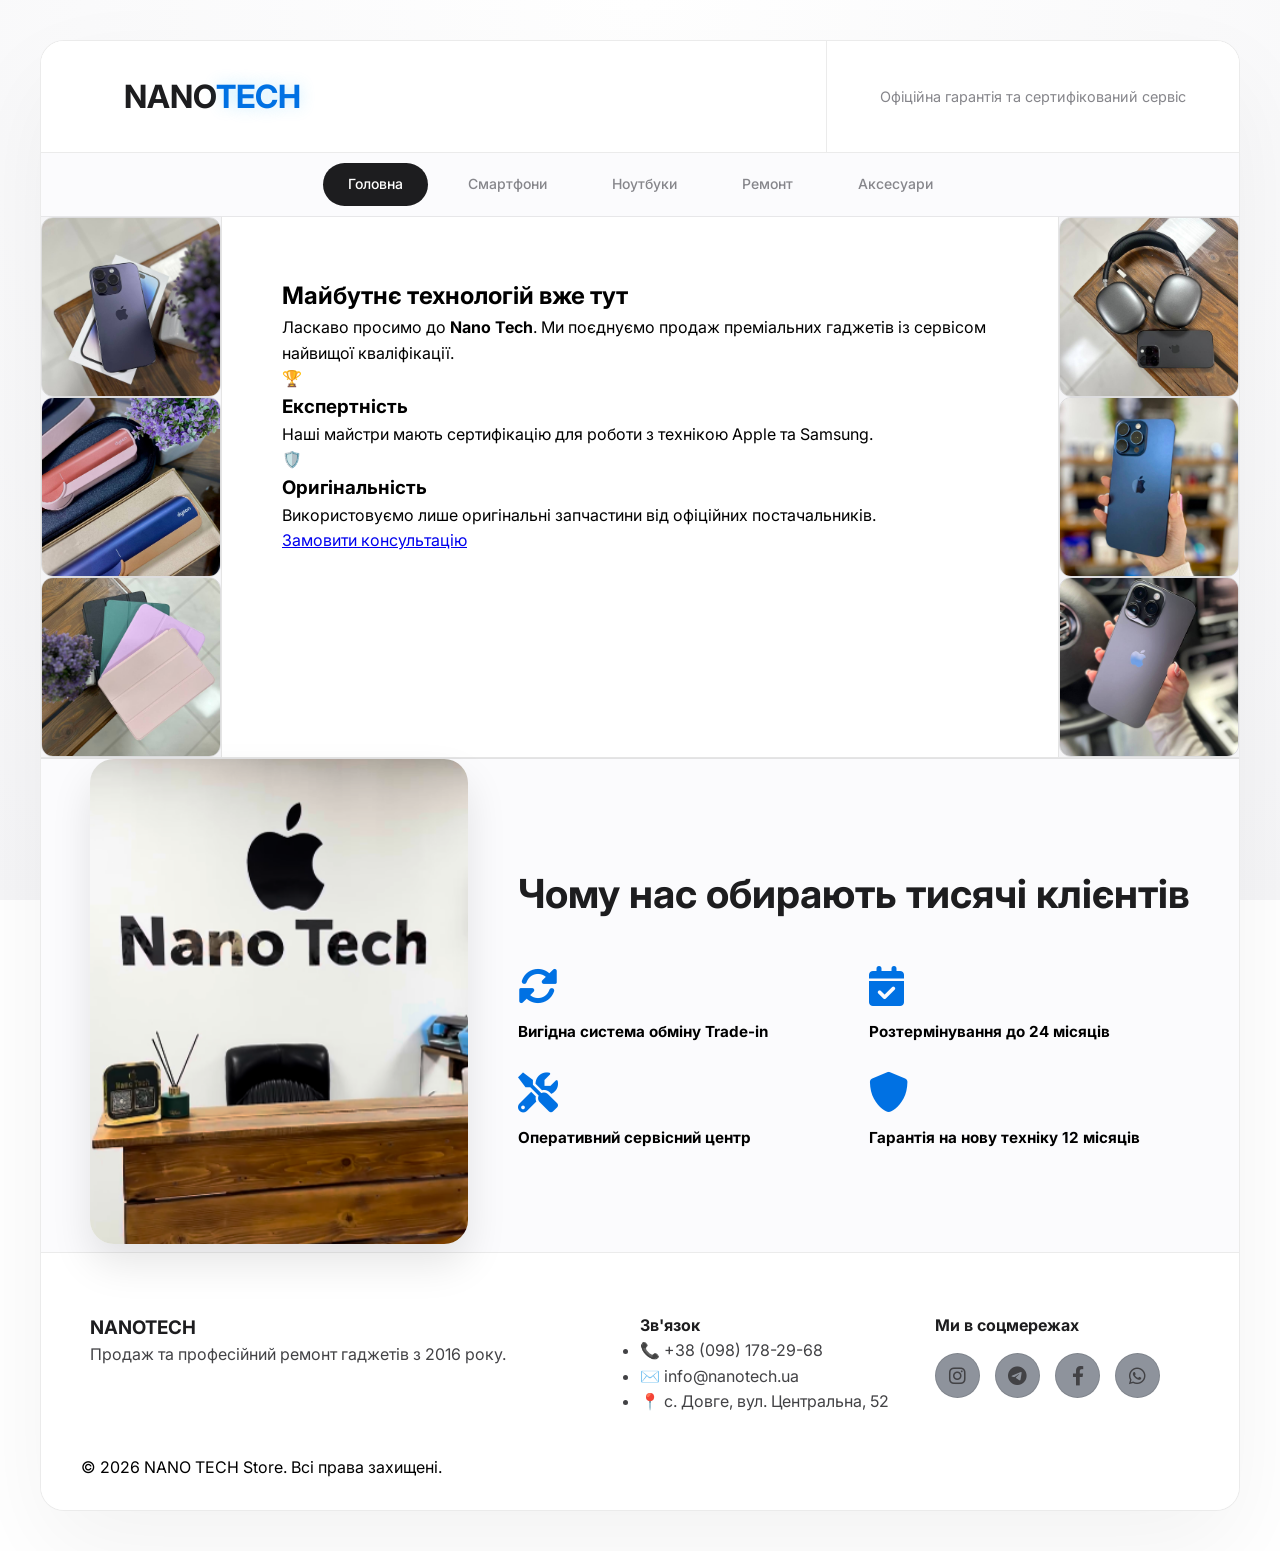
==== commit 31301d3e: "Додала преміальний світлий стиль та нову кнопку консультації" ====
--- a/index.html
+++ b/index.html
@@ -30,7 +30,7 @@
 
     <nav class="nav-bar">
         <ul id="menu">
-            <li><a href="#" class="active">Головна</a></li>
+            <li><a href="index.html" class="active">Головна</a></li>
             <li><a href="#">Смартфони</a></li>
             <li><a href="#">Ноутбуки</a></li>
             <li><a href="#">Ремонт</a></li>
@@ -46,23 +46,26 @@
         </aside>
 
         <main class="content-area">
-            <section class="hero-text">
-                <h2>Майбутнє технологій вже тут</h2>
-                <p>Ласкаво просимо до <strong>Nano Tech</strong>. Ми поєднуємо продаж преміальних гаджетів із сервісом найвищої кваліфікації.</p>
-                
-                <div class="features">
-                    <div class="feat-item">
-                        <h4>Експертність</h4>
-                        <p>Наші майстри мають сертифікацію для роботи з технікою Apple та Samsung.</p>
-                    </div>
-                    <div class="feat-item">
-                        <h4>Оригінальність</h4>
-                        <p>Використовуємо лише оригінальні запчастини.</p>
-                    </div>
-                </div>
+            <section class="hero-content">
+    <h1 class="gradient-text">Майбутнє технологій вже тут</h1>
+    <p class="subtitle">Ласкаво просимо до <strong>Nano Tech</strong>. Ми поєднуємо продаж преміальних гаджетів із сервісом найвищої кваліфікації.</p>
 
-                <a href="#" class="cta-button">Отримати консультацію</a>
-            </section>
+    <div class="features-grid">
+        <div class="feature-card">
+            <div class="icon">🏆</div>
+            <h3>Експертність</h3>
+            <p>Наші майстри мають сертифікацію для роботи з технікою Apple та Samsung.</p>
+        </div>
+        <div class="feature-card">
+            <div class="icon">🛡️</div>
+            <h3>Оригінальність</h3>
+            <p>Використовуємо лише оригінальні запчастини від офіційних постачальників.</p>
+        </div>
+    </div>
+
+    <!-- Нова професійна кнопка -->
+    <a href="#consultation" class="cta-button">Замовити консультацію</a>
+</section>
         </main>
 
         <aside class="gallery-side">
@@ -75,7 +78,7 @@
     <section class="benefits-section">
         <div class="benefits-container">
             <div class="benefits-image animate-on-scroll">
-                <img src="https://images.unsplash.com/photo-1581092921461-eab62e92c73e?q=80&w=800" alt="Наш офіс">
+                <img src="office.jpg" alt="Наш офіс">
             </div>
 
             <div class="benefits-content">
--- a/style.css
+++ b/style.css
@@ -2,14 +2,14 @@
    Variables & Core Setup 
 */
 :root {
-    --bg-main: #020617;          /* Глибокий чорний */
-    --bg-card: #0f172a;          /* Темно-синій для блоків */
-    --accent: #38bdf8;           /* Неоновий блакитний */
+    --bg-main: #f5f5f7;
+    --bg-card: #ffffff;
+    --accent: #0071e3;           /* Неоновий блакитний */
     --accent-glow: rgba(56, 189, 248, 0.3);
-    --text-primary: #f8fafc;     /* Білий текст */
-    --text-secondary: #94a3b8;   /* Сірий текст */
+   --text-primary: #1d1d1f   /* Білий текст */
+    --text-secondary: #86868b;   /* Сірий текст */
     --glass: rgba(30, 41, 59, 0.7);
-    --border: rgba(255, 255, 255, 0.1);
+    --border: rgba(0, 0, 0, 0.1);
     --transition: all 0.4s cubic-bezier(0.4, 0, 0.2, 1);
 }
 
@@ -22,6 +22,9 @@
 
 body {
     background-color: var(--bg-main);
+	background: radial-gradient(circle at top, #ffffff 0%, #f5f5f7 100%) !important;
+    background-attachment: fixed !important;
+    padding: 40px 20px !important;
     color: var(--text-primary);
     font-family: 'Inter', -apple-system, BlinkMacSystemFont, sans-serif;
     line-height: 1.6;
@@ -34,36 +37,37 @@
 .main-container {
     max-width: 1200px;
     width: 100%;
-    background: var(--bg-card);
+    background: #ffffff !important;
+    box-shadow: 0 40px 100px rgba(0, 0, 0, 0.05) !important;
+    border: 1px solid rgba(0, 0, 0, 0.08) !important;
     border-radius: 24px;
-    border: 1px solid var(--border);
     overflow: hidden;
-    box-shadow: 0 25px 50px -12px rgba(0, 0, 0, 0.7);
     animation: fadeIn 0.8s ease-out;
 }
 
 /* --- HEADER SECTION --- */
 .top-bar {
     display: flex;
-    border-bottom: 1px solid var(--border);
+    background: #ffffff !important;
+    border-bottom: 1px solid rgba(0, 0, 0, 0.08) !important;
+}
+
+.top-bar h1 {
+    color: #1d1d1f !important; /* Чорний колір для назви */
 }
 
 .logo-area {
     flex: 2;
-    padding: 40px;
-    background: linear-gradient(135deg, #1e293b 0%, #0f172a 100%);
+    padding: 30px 40px;
+    background: #ffffff !important; /* Робимо білим */
     display: flex;
     align-items: center;
-    justify-content: center;
+    justify-content: flex-start;
 }
 
 .logo-area h1 {
-    font-size: 2.5rem;
-    font-weight: 800;
-    letter-spacing: -1.5px;
-    text-transform: uppercase;
-    display: flex;
-    align-items: center;
+    color: #1d1d1f !important;
+    font-size: 2rem;
 }
 
 .logo-area h1 span {
@@ -73,52 +77,53 @@
 
 .info-area {
     flex: 1;
-    background: rgba(15, 23, 42, 0.9);
+    background: #ffffff !important; /* Робимо білим */
     display: flex;
     align-items: center;
     justify-content: center;
-    border-left: 1px solid rgba(56, 189, 248, 0.2);
+    border-left: 1px solid rgba(0, 0, 0, 0.08) !important;
     padding: 0 30px;
+    color: #86868b !important;
+    font-size: 0.9rem;
 }
 
 /* --- НОВИЙ СТИЛЬ МЕНЮ --- */
+/* 2. ПЕРЕФАРБОВУЄМО САМУ МЕНЮШКУ (NAV BAR) */
+/* --- NAV BAR FIX (Горизонтальне меню) --- */
 .nav-bar {
-    background: rgba(15, 23, 42, 0.8);
-    backdrop-filter: blur(10px);
-    border-bottom: 1px solid rgba(255, 255, 255, 0.05);
-    padding: 15px 0;
+    background: #fbfbfd !important;
+    border-bottom: 1px solid rgba(0, 0, 0, 0.08) !important;
+    padding: 10px 0;
 }
 
 .nav-bar ul {
+    display: flex;           /* Це поставить пункти в ряд */
+    justify-content: center; /* Центрування */
     list-style: none;
-    display: flex;
-    justify-content: center;
-    gap: 15px;
+    gap: 15px;               /* Відступ між кнопками */
+    margin: 0;
+    padding: 0;
 }
 
 .nav-bar a {
+    text-decoration: none;
     display: block;
+    color: #86868b !important;
+    font-size: 14px;
+    font-weight: 500;
     padding: 10px 25px;
-    color: #94a3b8;
-    text-decoration: none;
-    font-weight: 600;
-    font-size: 0.9rem;
-    text-transform: uppercase;
-    letter-spacing: 1px;
     border-radius: 50px;
     transition: var(--transition);
 }
 
 .nav-bar a:hover {
-    color: var(--accent);
-    background: rgba(56, 189, 248, 0.1);
-    transform: translateY(-2px);
+    color: #1d1d1f !important;
+    background: rgba(0, 0, 0, 0.05) !important;
 }
 
 .nav-bar a.active {
-    color: #fff;
-    background: linear-gradient(135deg, #38bdf8, #2563eb);
-    box-shadow: 0 4px 15px rgba(56, 189, 248, 0.4);
+    background: #1d1d1f !important;
+    color: #ffffff !important;
 }
 
 /* --- GRID LAYOUT --- */
@@ -130,15 +135,18 @@
 
 .content-area {
     padding: 60px;
-    background: radial-gradient(circle at top right, #1e293b, #0f172a);
+    background: #ffffff !important;
+    color: var(--text-primary) !important;
     border-left: 1px solid var(--border);
     border-right: 1px solid var(--border);
 }
 
 .hero-text h2 {
-    font-size: 2.2rem;
-    margin-bottom: 25px;
-    color: #fff;
+    color: #1d1d1f !important; /* Чорний заголовок */
+}
+
+.hero-text p, .feat-item p {
+    color: #424245 !important;
 }
 
 /* Features Glass Cards */
@@ -163,13 +171,14 @@
     background: rgba(56, 189, 248, 0.05);
 }
 
+.feat-item h3, .feat-item p {
+    color: #1d1d1f !important;
+}
+
 /* --- SIDEBARS --- */
 .gallery-side {
-    padding: 20px;
-    display: flex;
-    flex-direction: column;
-    gap: 20px;
-    background: #0b1222;
+    background: #f5f5f7 !important; /* Світло-сірі бокові панелі */
+    border: none !important;
 }
 
 .img-card {
@@ -183,6 +192,7 @@
 .img-card img {
     width: 100%;
     height: 100%;
+	cursor: zoom-in !important;
     object-fit: cover;
     transition: transform 0.6s ease;
 }
@@ -193,30 +203,41 @@
 
 /* --- СЕКЦІЯ ПЕРЕВАГ (СТИЛЬ IFRANKO) --- */
 .benefits-section {
-    padding: 80px 40px;
-    background-color: #020617;
-    border-top: 1px solid var(--border);
+    background-color: #fbfbfd !important; /* Світлий фон */
+    border-top: 1px solid var(--border) !important;
+}
+
+.benefit-item i {
+    color: var(--accent) !important; /* Сині іконки */
 }
 
 .benefits-container {
+    display: flex !important;
+    align-items: center !important; /* Центрує фото та текст по вертикалі */
+    gap: 50px !important;
     max-width: 1100px;
     margin: 0 auto;
-    display: grid;
-    grid-template-columns: 1fr 1.2fr;
-    gap: 60px;
-    align-items: center;
+}
+
+.benefits-image {
+    flex: 1 !important; /* Дає фото рівно половину місця */
+    max-width: 450px !important; /* Обмежує ширину, щоб воно не ставало величезним */
 }
 
 .benefits-image img {
-    width: 100%;
-    border-radius: 20px;
-    box-shadow: 0 20px 40px rgba(0,0,0,0.5);
-}
+    width: 100% !important;
+    height: auto !important; /* Зберігає рідні пропорції фото */
+    border-radius: 24px !important;
+    object-fit: cover !important; /* Акуратно вписує фото в рамки */
+    box-shadow: 0 20px 40px rgba(0,0,0,0.1) !important;
+}
+
+
 
 .benefits-content h2 {
     font-size: 2.5rem;
     margin-bottom: 40px;
-    color: #fff;
+    color: #1d1d1f !important; /* Чорний текст */
 }
 
 .benefits-grid {
@@ -244,9 +265,9 @@
 
 /* --- FOOTER --- */
 .bottom-bar {
-    background: #020617;
-    padding: 60px 40px 20px;
-    border-top: 1px solid var(--border);
+   background: #ffffff !important; /* Чисто білий фон */
+    border-top: 1px solid rgba(0, 0, 0, 0.08) !important; /* Тонка лінія розділення */
+    padding: 60px 40px 30px !important;
 }
 
 .footer-grid {
@@ -257,11 +278,17 @@
     margin: 0 auto 40px;
 }
 
-.footer-col h3 span { color: var(--accent); }
-.footer-col h4 { color: #fff; margin-bottom: 20px; text-transform: uppercase; }
-.footer-col p, .footer-col li { color: var(--text-secondary); font-size: 0.9rem; }
-.footer-col ul { list-style: none; }
-.footer-col a { color: var(--text-secondary); text-decoration: none; transition: 0.3s; }
+.footer-col h3, 
+.footer-col h3 span, 
+.footer-col h4 { color: #1d1d1f !important; /* Глибокий чорний */
+    text-shadow: none !important;
+}
+.footer-col p, 
+.footer-col li, 
+.footer-col a {
+    color: #424245 !important; /* Темно-сірий для комфортного читання */
+    text-decoration: none !important;
+}
 .footer-col a:hover { color: var(--accent); }
 
 /* Соцмережі іконки */
@@ -330,4 +357,55 @@
     .img-card { width: 120px; }
     .benefits-container { grid-template-columns: 1fr; text-align: center; }
     .benefit-item { text-align: center; }
+}
+
+/* Стилі для вікна перегляду фото */
+.image-lightbox {
+    display: none;
+    position: fixed;
+    z-index: 9999;
+    top: 0;
+    left: 0;
+    width: 100%;
+    height: 100%;
+    background: rgba(255, 255, 255, 0.92);
+    backdrop-filter: blur(15px);
+    align-items: center;
+    justify-content: center;
+    cursor: zoom-out;
+    animation: fadeIn 0.3s ease;
+}
+
+.image-lightbox img {
+    max-width: 90%;
+    max-height: 90%;
+    border-radius: 24px;
+    box-shadow: 0 30px 60px rgba(0,0,0,0.15);
+    cursor: default;
+}
+
+@keyframes fadeIn {
+    from { opacity: 0; }
+    to { opacity: 1; }
+}
+
+/* СТИЛЬ КНОПКИ КОНСУЛЬТАЦІЇ */
+.hero-text a {
+    display: inline-block !important;
+    margin-top: 25px !important;
+    padding: 14px 32px !important;
+    background: #1d1d1f !important; /* Чорний Apple-стиль */
+    color: #ffffff !important;
+    text-decoration: none !important;
+    border-radius: 50px !important; /* Повністю закруглена */
+    font-weight: 600 !important;
+    font-size: 15px !important;
+    transition: all 0.3s cubic-bezier(0.4, 0, 0.2, 1) !important;
+    box-shadow: 0 10px 20px rgba(0, 0, 0, 0.1) !important;
+}
+
+.hero-text a:hover {
+    background: #0071e3 !important; /* Зміна на фірмовий синій */
+    transform: translateY(-3px) !important; /* Легкий підйом при наведенні */
+    box-shadow: 0 15px 30px rgba(0, 113, 227, 0.3) !important;
 }
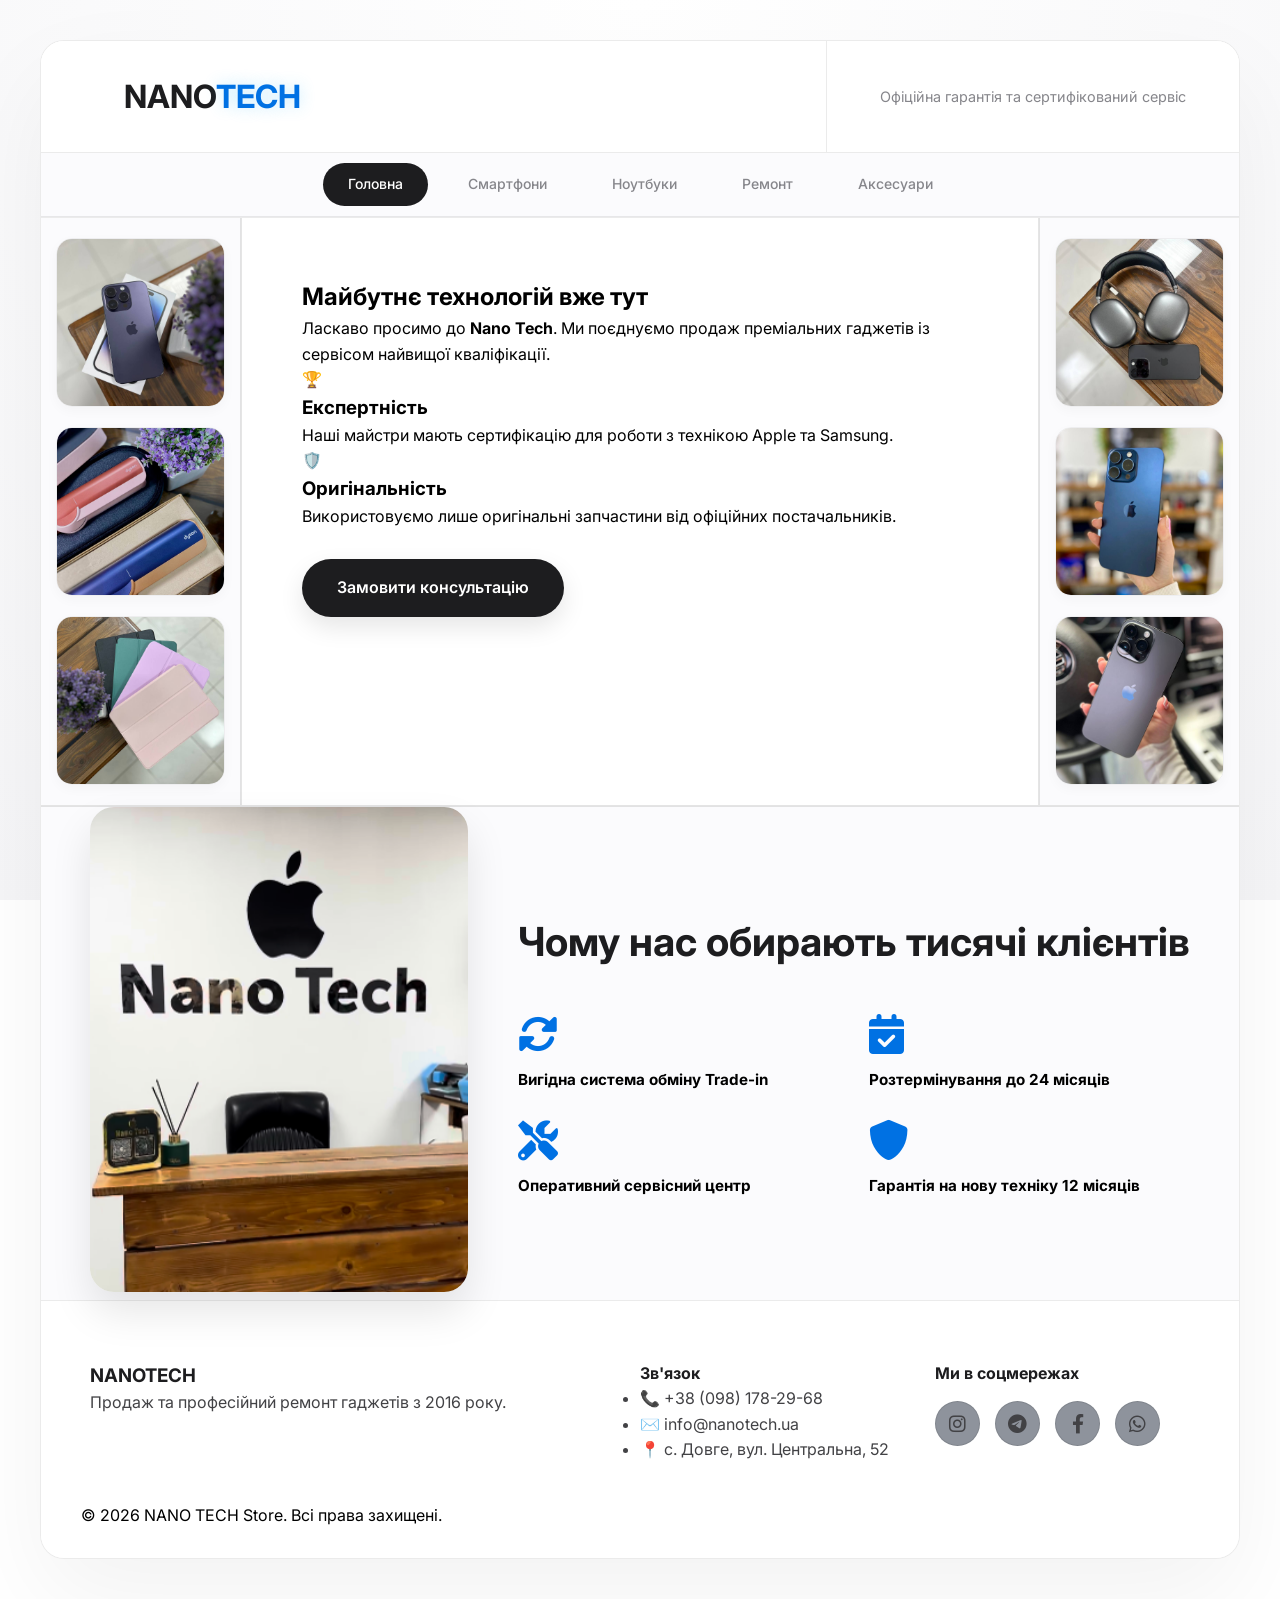
==== commit 27ebe588: "Створив каталог ноутбуків з дизайном як у смартфонів" ====
--- a/index.html
+++ b/index.html
@@ -6,7 +6,7 @@
     <title>Nano Tech | Premium Electronics & Service</title>
     <link rel="stylesheet" href="https://cdnjs.cloudflare.com/ajax/libs/font-awesome/6.0.0/css/all.min.css">
     <link rel="stylesheet" href="style.css">
-    <link rel="icon" type="image/png" href="https://cdn-icons-png.flaticon.com/512/689/689305.png">
+    <link rel="icon" type="image/png" href="favicon.jpg">
     <link href="https://fonts.googleapis.com/css2?family=Inter:wght@400;600;800&display=swap" rel="stylesheet">
 </head>
 <body>
@@ -31,10 +31,10 @@
     <nav class="nav-bar">
         <ul id="menu">
             <li><a href="index.html" class="active">Головна</a></li>
-            <li><a href="#">Смартфони</a></li>
-            <li><a href="#">Ноутбуки</a></li>
-            <li><a href="#">Ремонт</a></li>
-            <li><a href="#">Аксесуари</a></li>
+            <li><a href="smart.html">Смартфони</a></li>
+            <li><a href="noutbooks.html">Ноутбуки</a></li>
+            <li><a href="remont.html">Ремонт</a></li>
+            <li><a href="access.html">Аксесуари</a></li>
         </ul>
     </nav>
 
@@ -64,7 +64,7 @@
     </div>
 
     <!-- Нова професійна кнопка -->
-    <a href="#consultation" class="cta-button">Замовити консультацію</a>
+    <a href="#" class="btn-consult">Замовити консультацію</a>
 </section>
         </main>
 
--- a/style.css
+++ b/style.css
@@ -408,4 +408,116 @@
     background: #0071e3 !important; /* Зміна на фірмовий синій */
     transform: translateY(-3px) !important; /* Легкий підйом при наведенні */
     box-shadow: 0 15px 30px rgba(0, 113, 227, 0.3) !important;
+}
+
+/* ПОКРАЩЕННЯ ТЕКСТОВОГО БЛОКУ */
+.content-area {
+    padding: 60px 80px !important; /* Більше відступів по боках */
+}
+
+.hero-text h2 {
+    font-size: 3rem !important; /* Збільшений заголовок */
+    font-weight: 800 !important;
+    letter-spacing: -1px !important;
+    margin-bottom: 20px !important;
+    color: #1d1d1f !important;
+}
+
+.hero-text p {
+    font-size: 1.2rem !important;
+    line-height: 1.5 !important;
+    color: #86868b !important; /* М'який сірий колір */
+    max-width: 600px;
+}
+
+/* Стиль для іконок переваг (Експертність, Оригінальність) */
+.hero-text div {
+    margin-bottom: 40px !important;
+    padding-left: 20px !important;
+    border-left: 3px solid #f5f5f7 !important; /* Вертикальна декоративна лінія зліва */
+}
+
+/* СТИЛЬ ВНУТРІШНІХ МЕНЮ/АКЦЕНТІВ */
+.hero-text b {
+    display: inline-block !important;
+    font-size: 14px !important;
+    text-transform: uppercase !important;
+    letter-spacing: 2px !important;
+    color: #0071e3 !important; /* Синій акцент */
+    margin-bottom: 8px !important;
+    border-bottom: 2px solid #0071e3 !important; /* Лінія під кожним пунктом */
+    padding-bottom: 2px !important;
+}
+
+/* КРУТА КНОПКА КОНСУЛЬТАЦІЇ - ВЕРСІЯ 2.0 */
+.hero-text a, 
+.content-area a, 
+.btn-consult {
+    display: inline-block !important;
+    margin-top: 30px !important;
+    padding: 16px 35px !important;
+    background-color: #1d1d1f !important; /* Чорний колір Apple */
+    color: #ffffff !important; /* Білий текст */
+    text-decoration: none !important;
+    border-radius: 50px !important;
+    font-weight: 600 !important;
+    font-size: 16px !important;
+    text-align: center !important;
+    transition: all 0.3s ease !important;
+    box-shadow: 0 10px 25px rgba(0, 0, 0, 0.1) !important;
+    cursor: pointer !important;
+}
+
+/* Ефект при наведенні */
+.hero-text a:hover, 
+.btn-consult:hover {
+    background-color: #0071e3 !important; /* Зміна на синій */
+    transform: translateY(-3px) !important;
+    box-shadow: 0 15px 30px rgba(0, 113, 227, 0.4) !important;
+    color: #ffffff !important;
+}
+
+.img-card {
+    border-radius: 16px !important;
+    overflow: hidden !important;
+    border: 1px solid rgba(0, 0, 0, 0.05) !important;
+    box-shadow: 0 4px 12px rgba(0, 0, 0, 0.03) !important;
+    transition: transform 0.3s ease !important;
+}
+
+.img-card:hover {
+    transform: scale(1.05) !important;
+    box-shadow: 0 8px 20px rgba(0, 0, 0, 0.08) !important;
+}
+
+/* РОЗДІЛЬНІ ЛІНІЇ ДЛЯ ГАЛЕРЕЙ */
+.grid-layout {
+    display: grid !important;
+    grid-template-columns: 200px 1fr 200px !important;
+    gap: 0 !important; /* Прибираємо проміжки, щоб лінії прилягали */
+    border-top: 1px solid rgba(0, 0, 0, 0.08) !important;
+}
+
+.gallery-side {
+    background: #fbfbfd !important;
+    padding: 20px 15px !important;
+    display: flex !important;
+    flex-direction: column !important;
+    gap: 20px !important;
+}
+
+/* Ліва лінія */
+.gallery-side:first-child {
+    border-right: 1px solid rgba(0, 0, 0, 0.1) !important;
+}
+
+/* Права лінія */
+.gallery-side:last-child {
+    border-left: 1px solid rgba(0, 0, 0, 0.1) !important;
+}
+
+.content-area {
+    padding: 60px !important;
+    background: #ffffff !important;
+    position: relative !important;
 }
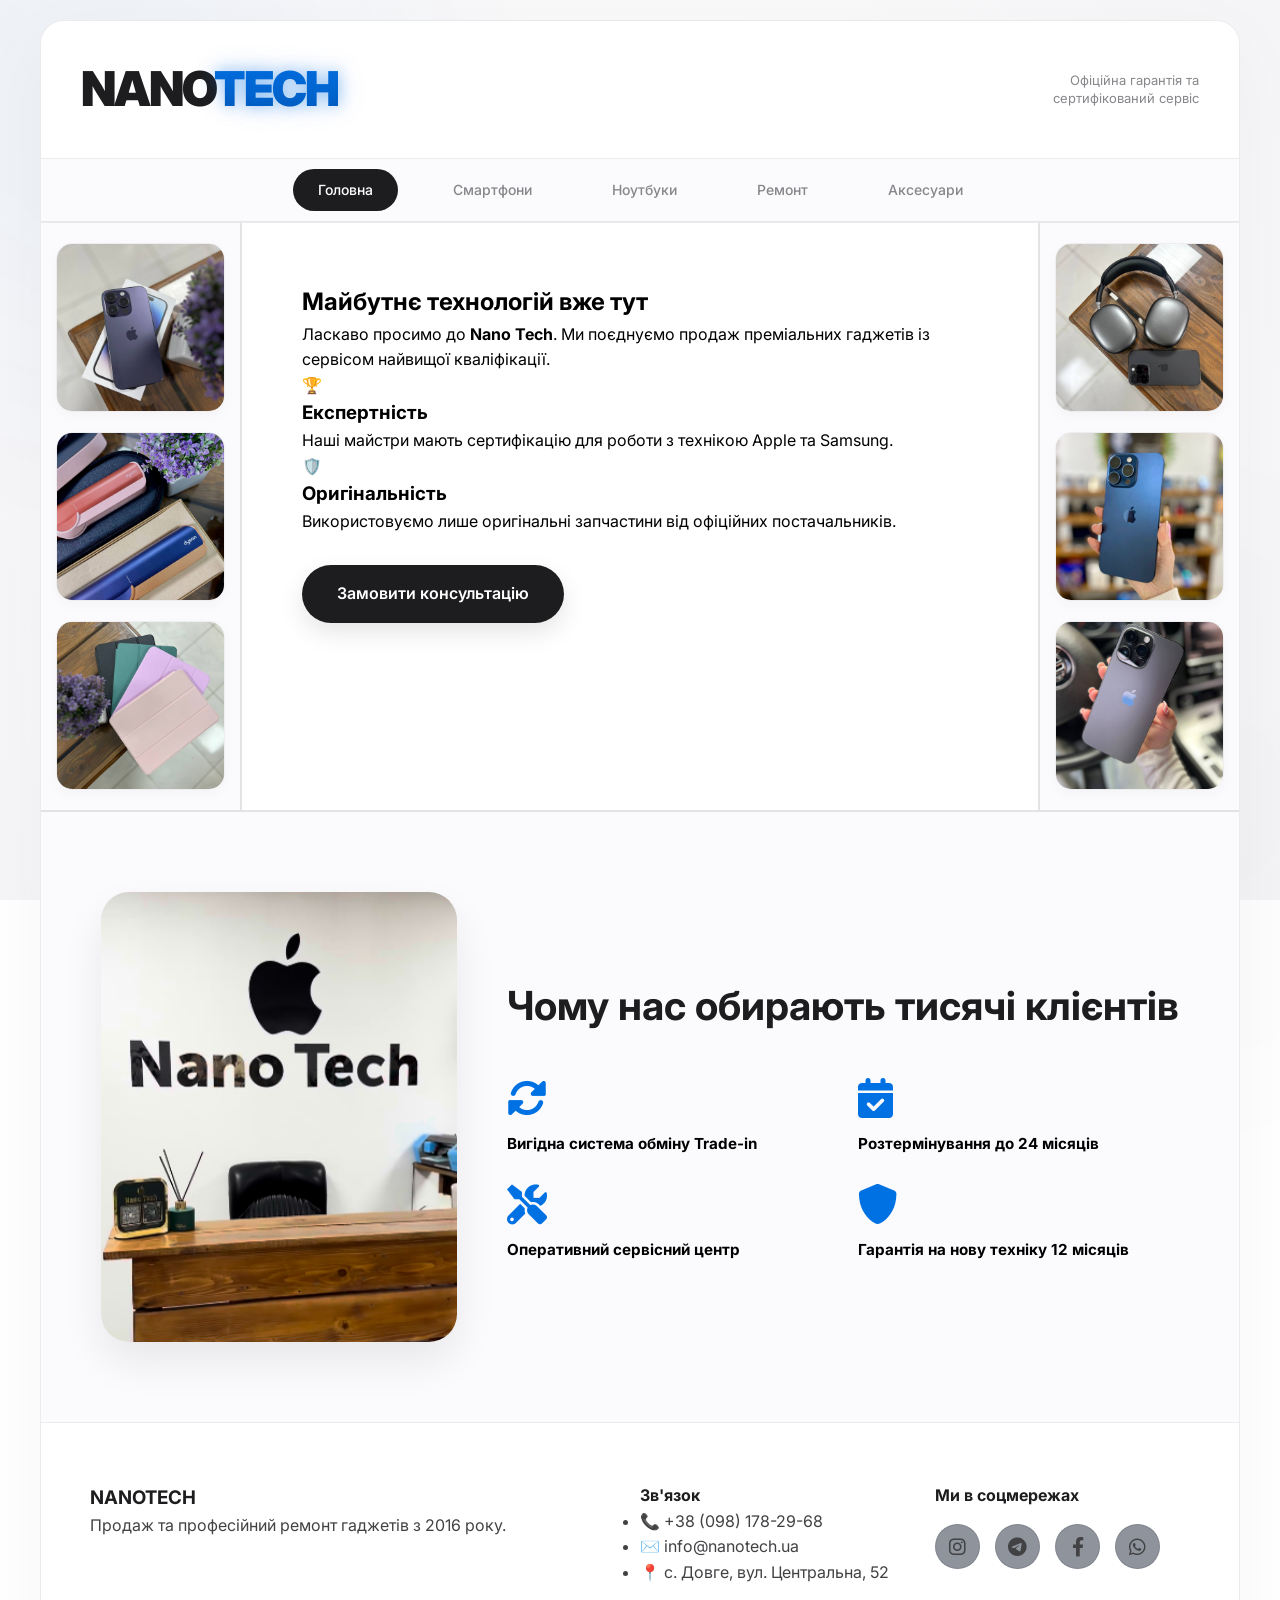
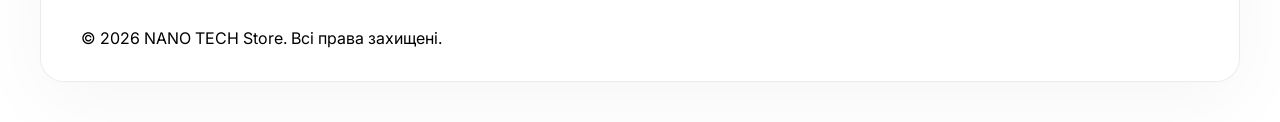
==== commit 7bcd8c95: "добавила анімації картинок і іконок і їх взаємодія" ====
--- a/index.html
+++ b/index.html
@@ -11,29 +11,29 @@
 </head>
 <body>
 
+<!-- Декоративні плями для фону -->
+<div class="bg-glow-1"></div>
+<div class="bg-glow-2"></div>
+
 <div class="main-container">
-    <header class="top-bar">
-        <div class="logo-area">
-           <h1>
-    <i class="fab fa-apple" style="margin-right: 12px; color: #fff; text-shadow: 0 0 15px rgba(255,255,255,0.4);"></i>
-    NANO<span>TECH</span>
-	</h1>
-        </div>
-        
-        <div class="info-area">
-            <div class="status-badge">
-                <span class="glow-dot"></span>
-                <p>Офіційна гарантія та сертифікований сервіс</p>
-            </div>
-        </div>
-    </header>
+    <header class="top-bar main-page-header">
+    <div class="header-placeholder"></div> <!-- Пустий блок для балансу зліва -->
+    
+    <div class="logo-area-centered">
+        <h1>NANO<span>TECH</span></h1>
+    </div>
+    
+    <div class="info-area-right">
+        <p>Офіційна гарантія та<br>сертифікований сервіс</p>
+    </div>
+</header>
 
     <nav class="nav-bar">
         <ul id="menu">
             <li><a href="index.html" class="active">Головна</a></li>
             <li><a href="smart.html">Смартфони</a></li>
             <li><a href="noutbooks.html">Ноутбуки</a></li>
-            <li><a href="remont.html">Ремонт</a></li>
+            <li><a href="repair.html">Ремонт</a></li>
             <li><a href="access.html">Аксесуари</a></li>
         </ul>
     </nav>
@@ -64,7 +64,7 @@
     </div>
 
     <!-- Нова професійна кнопка -->
-    <a href="#" class="btn-consult">Замовити консультацію</a>
+    <a href="https://t.me/wnesnoww" class="btn-consult">Замовити консультацію</a>
 </section>
         </main>
 
--- a/style.css
+++ b/style.css
@@ -22,13 +22,14 @@
 
 body {
     background-color: var(--bg-main);
-	background: radial-gradient(circle at top, #ffffff 0%, #f5f5f7 100%) !important;
-    background-attachment: fixed !important;
-    padding: 40px 20px !important;
+	background: radial-gradient(circle at center, #ffffff 0%, #f5f5f7 100%) !important;
+    background-attachment: fixed !important; /* Фон не рухається при скролі */
+    margin: 0;
+    padding: 0;
+    min-height: 100vh;;
     color: var(--text-primary);
     font-family: 'Inter', -apple-system, BlinkMacSystemFont, sans-serif;
     line-height: 1.6;
-    padding: 40px 20px;
     display: flex;
     justify-content: center;
 }
@@ -38,8 +39,11 @@
     max-width: 1200px;
     width: 100%;
     background: #ffffff !important;
-    box-shadow: 0 40px 100px rgba(0, 0, 0, 0.05) !important;
+    box-shadow: 0 20px 80px rgba(0, 0, 0, 0.04) !important;
     border: 1px solid rgba(0, 0, 0, 0.08) !important;
+	border-radius: 30px;
+    margin-top: 20px;
+    margin-bottom: 40px;
     border-radius: 24px;
     overflow: hidden;
     animation: fadeIn 0.8s ease-out;
@@ -520,4 +524,191 @@
     padding: 60px !important;
     background: #ffffff !important;
     position: relative !important;
+}
+
+/* ЦЕНТРОВАНИЙ ДИЗАЙН ГОЛОВНОЇ */
+.top-bar.centered {
+    display: flex;
+    flex-direction: column; /* Елементи в стовпчик */
+    align-items: center;    /* Центрування по горизонталі */
+    justify-content: center;
+    padding: 40px 20px !important;
+    border-bottom: 1px solid #f2f2f2;
+}
+
+.top-bar.centered .logo-area {
+    border: none !important; /* Прибираємо вертикальну лінію з image_3b35bc.png */
+    padding: 0 !important;
+    margin-bottom: 10px;
+}
+
+.top-bar.centered .logo-area h1 {
+    font-size: 48px !important; /* Робимо логотип більшим на головній */
+    letter-spacing: -2px !important;
+}
+
+.top-bar.centered .info-area {
+    padding: 0 !important;
+    text-align: center;
+}
+
+.top-bar.centered .info-area p {
+    font-size: 16px !important;
+    color: #86868b !important;
+    font-weight: 400;
+}
+
+/* Центрування меню */
+.nav-bar ul {
+    justify-content: center !important;
+    gap: 30px; /* Більше простору між пунктами */
+}
+
+/* СПЕЦІАЛЬНИЙ МАКЕТ ДЛЯ ГОЛОВНОЇ */
+.main-page-header {
+    display: flex;
+    align-items: center;
+    justify-content: space-between; /* Розносить елементи по краях */
+    padding: 30px 40px !important;
+    position: relative;
+    border-bottom: 1px solid #f2f2f2;
+    min-height: 100px;
+}
+
+/* ЦЕНТРУВАННЯ ТА СТИЛЬ ЛОГОТИПУ */
+.logo-area-centered h1 {
+    font-size: 48px !important; /* Трохи збільшив для солідності */
+    font-weight: 900 !important;
+    letter-spacing: -2px !important;
+    margin: 0 !important;
+    color: #1d1d1f !important;
+    display: inline-block;
+}
+
+/* ПІДСВІТКА ДЛЯ СИНЬОЇ ЧАСТИНИ (TECH) */
+.logo-area-centered h1 span {
+    color: #0071e3 !important;
+    position: relative;
+    /* М'яке неонове сяйво навколо літер */
+    text-shadow: 0 0 15px rgba(0, 113, 227, 0.4), 
+                 0 0 30px rgba(0, 113, 227, 0.2);
+    /* Ефект легкого градієнту всередині тексту */
+    background: linear-gradient(180deg, #0071e3 0%, #0056b3 100%);
+    -webkit-background-clip: text;
+    -webkit-text-fill-color: transparent;
+}
+/* Інфо-блок справа в колонці */
+.info-area-right {
+    margin-left: auto; /* Притискає до правого краю */
+    text-align: right; /* Текст вирівняний по правому краю */
+    max-width: 200px;  /* Щоб текст розбивався на колонку */
+}
+
+.info-area-right p {
+    font-size: 13px !important;
+    line-height: 1.4 !important;
+    color: #86868b !important;
+    font-weight: 400;
+    margin: 0 !important;
+}
+
+/* Для мобільних пристроїв — краще повернути в стовпчик */
+@media (max-width: 768px) {
+    .main-page-header {
+        flex-direction: column;
+        padding: 20px !important;
+    }
+    .logo-area-centered {
+        position: static;
+        transform: none;
+        margin-bottom: 15px;
+    }
+    .info-area-right {
+        text-align: center;
+        margin: 0 auto;
+    }
+}
+
+.bg-glow-1, .bg-glow-2 {
+    position: fixed;
+    width: 600px;
+    height: 600px;
+    border-radius: 50%;
+    filter: blur(120px);
+    z-index: -1;
+    opacity: 0.4;
+}
+
+.bg-glow-1 {
+    background: rgba(0, 113, 227, 0.08); /* Синій відблиск */
+    top: -200px;
+    left: -200px;
+}
+
+.bg-glow-2 {
+    background: rgba(0, 0, 0, 0.03); /* Темний відблиск */
+    bottom: -200px;
+    right: -200px;
+}
+
+/* Основна секція переваг */
+.benefits-section {
+    padding: 80px 0;
+    background-color: #ffffff;
+    display: flex;
+    justify-content: center;
+}
+
+/* Контейнер, що об'єднує фото та текст */
+.benefits-container {
+    display: flex;
+    align-items: center; /* Центрування по вертикалі */
+    gap: 50px;           /* Відстань між фото та текстом */
+    max-width: 1200px;
+    width: 90%;
+}
+
+/* Контейнер для фото (виправляє кривизну) */
+.benefits-image {
+    flex: 1;
+    height: 450px;       /* Фіксована висота для стабільності макета */
+    border-radius: 28px; /* Закруглені краї як у iPhone */
+    overflow: hidden;    /* Щоб фото не виходило за рамки радіуса */
+    box-shadow: 0 20px 40px rgba(0, 0, 0, 0.08);
+    transition: transform 0.6s ease-out, opacity 0.6s ease-out;
+}
+
+/* Стилі безпосередньо для зображення */
+.benefits-image img {
+    width: 100%;
+    height: 100%;
+    /* ГАРАНТІЯ РІВНОГО ФОТО: */
+    object-fit: cover;   /* Фото заповнює блок, не розтягуючись */
+    object-position: center; /* Центрує важливі деталі фото */
+    display: block;
+}
+
+/* Анімація при скролі (базовий стан) */
+.animate-on-scroll {
+    opacity: 0;
+    transform: translateY(30px);
+}
+
+/* Клас, який додається через JS при появі на екрані */
+.animate-on-scroll.appeared {
+    opacity: 1;
+    transform: translateY(0);
+}
+
+/* Адаптивність для телефонів */
+@media (max-width: 768px) {
+    .benefits-container {
+        flex-direction: column; /* Текст під фото */
+        text-align: center;
+    }
+    
+    .benefits-image {
+        width: 100%;
+        height: 300px;
+    }
 }
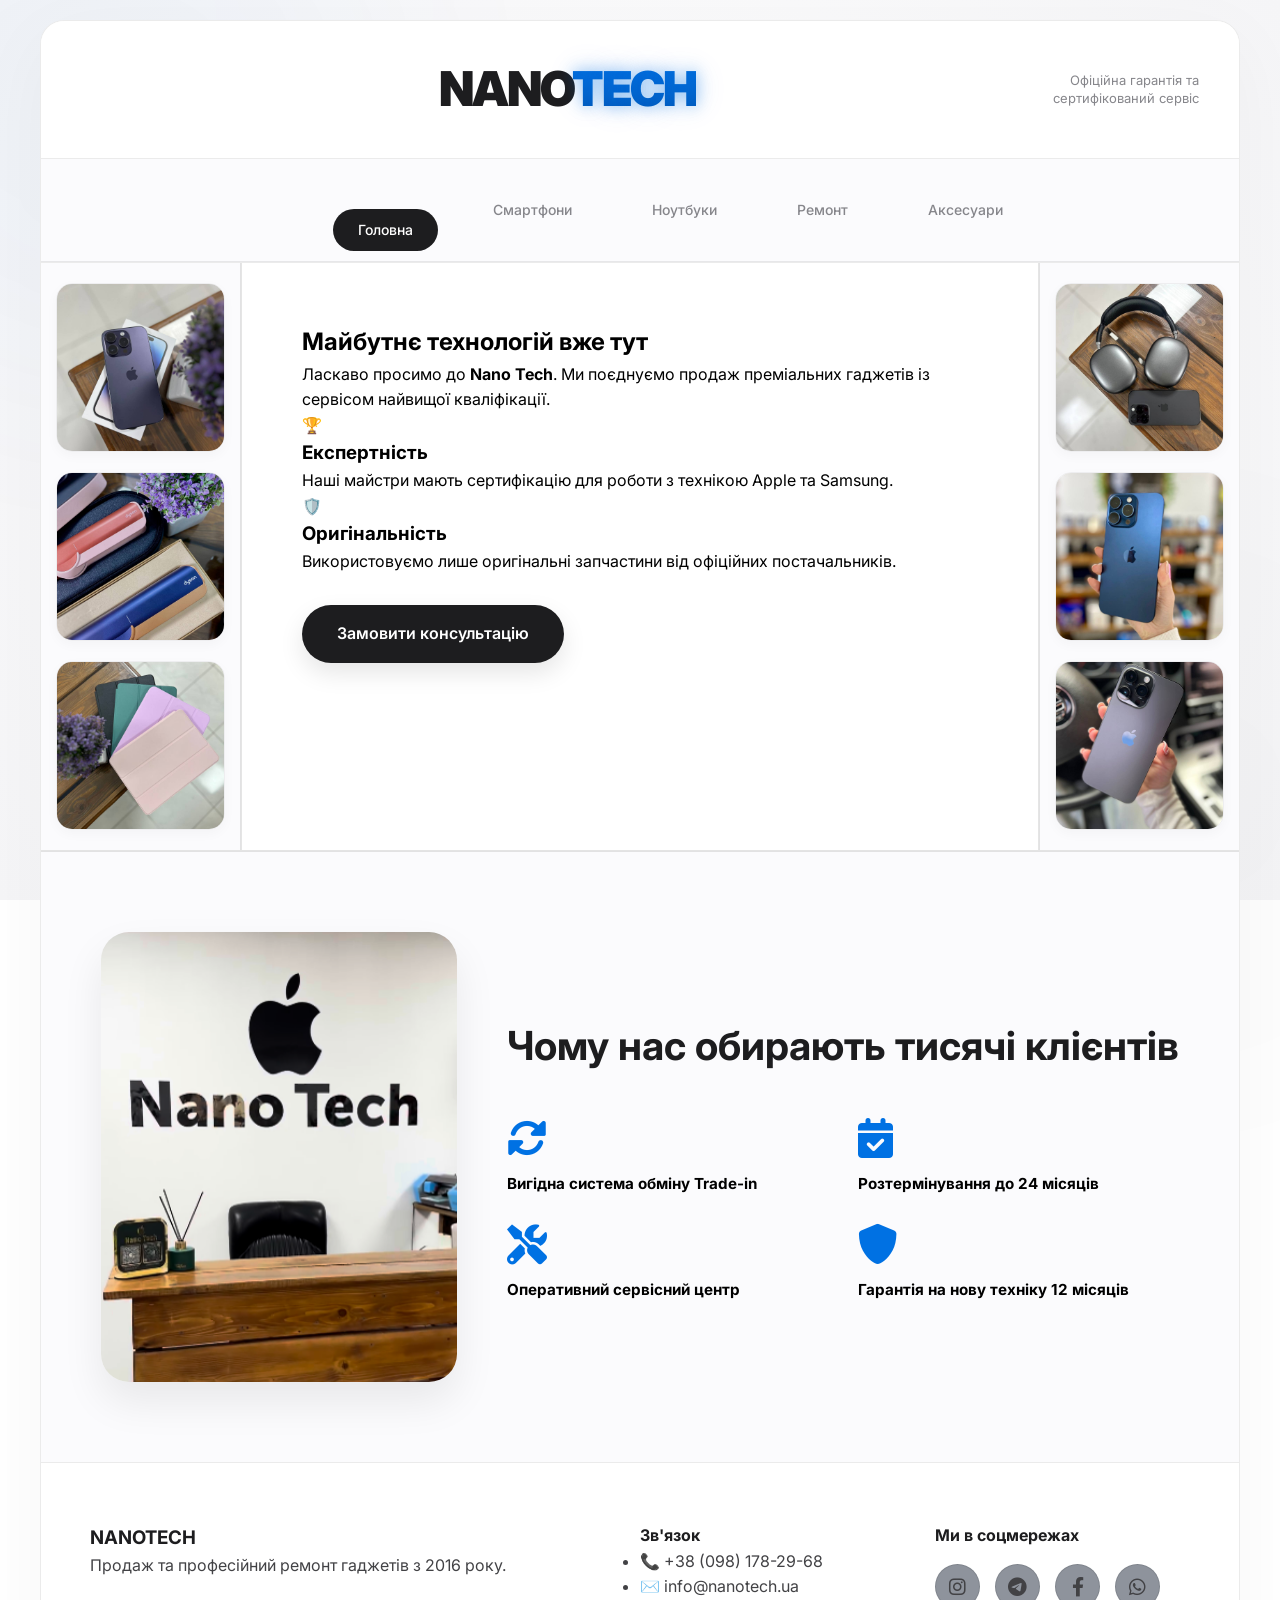
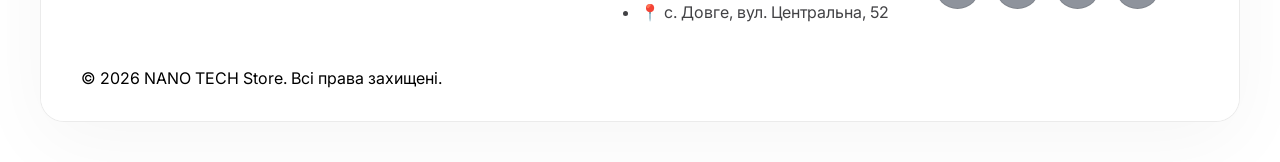
==== commit 850fdcf0: "Добавила посилання на головну" ====
--- a/index.html
+++ b/index.html
@@ -20,6 +20,7 @@
     <div class="header-placeholder"></div> <!-- Пустий блок для балансу зліва -->
     
     <div class="logo-area-centered">
+	<a href="index.html" style="text-decoration: none;">
         <h1>NANO<span>TECH</span></h1>
     </div>
     
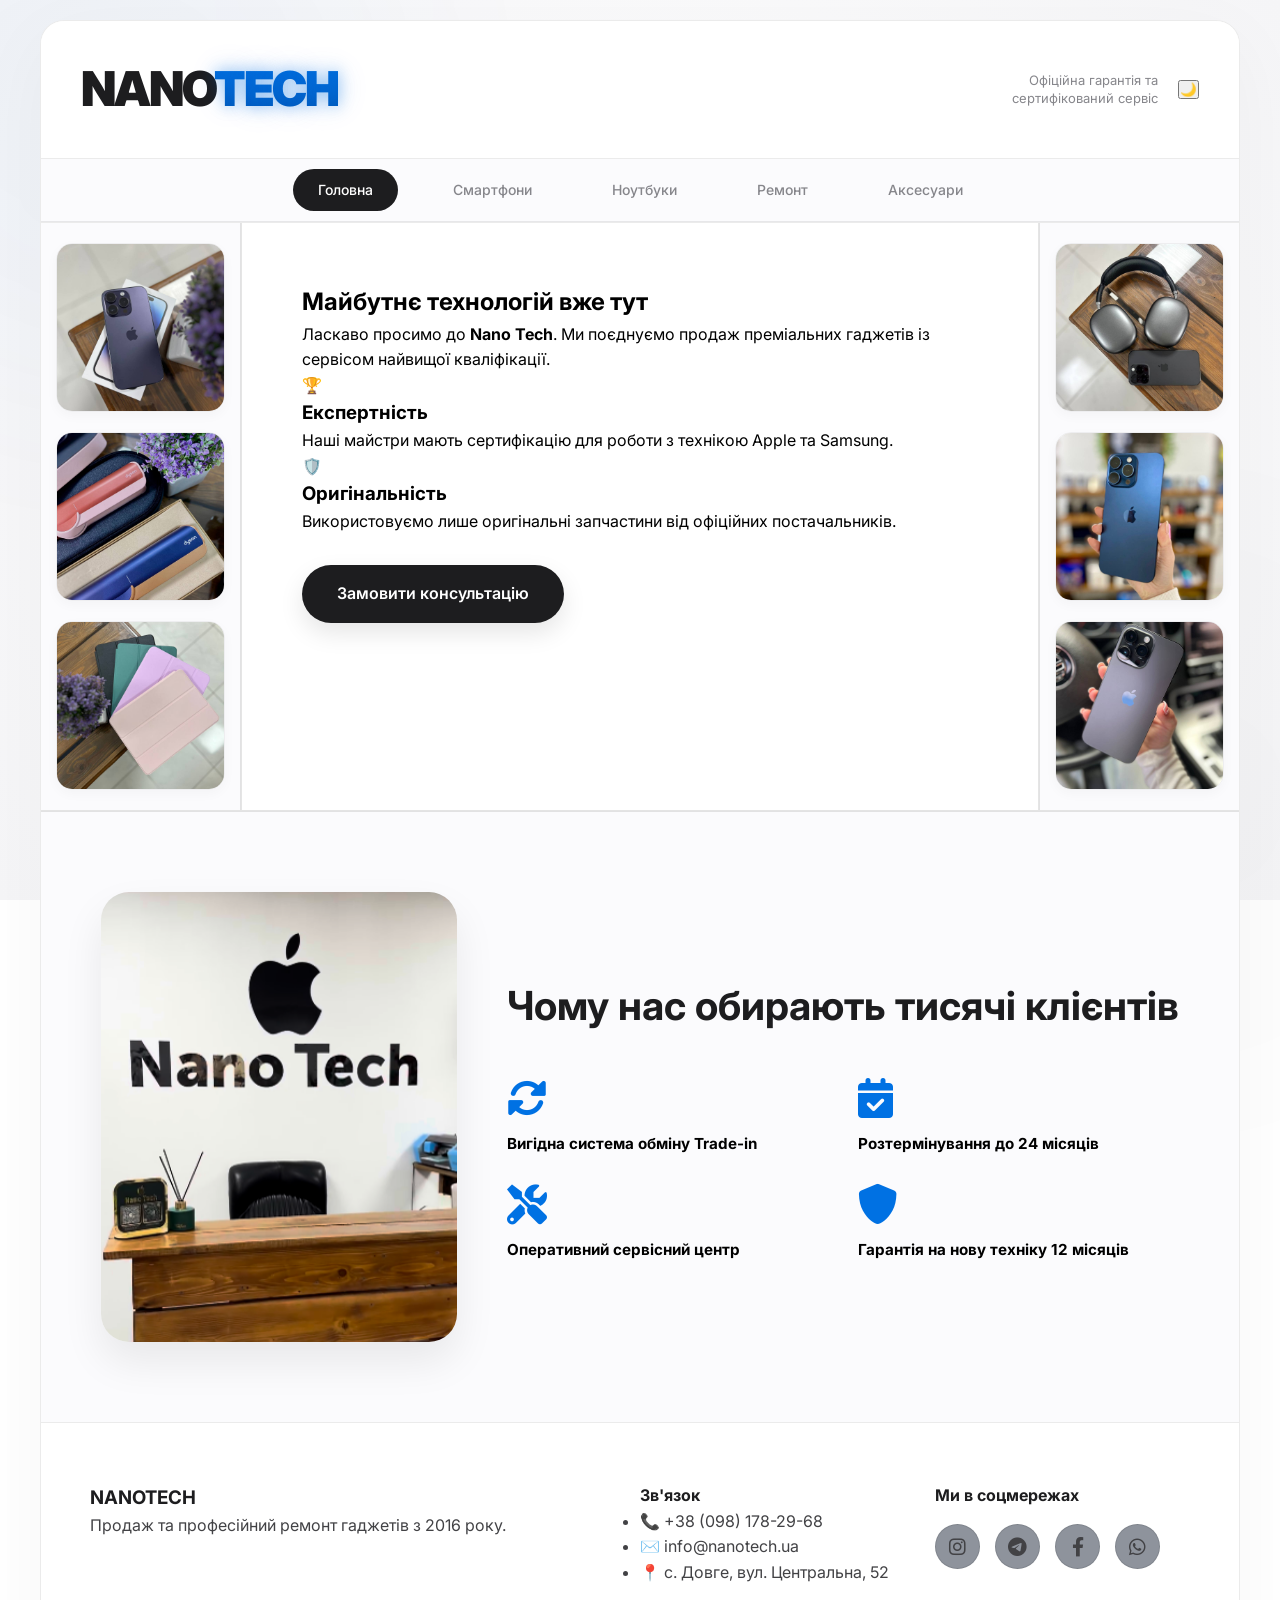
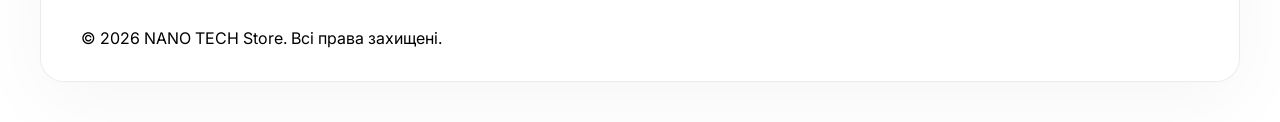
==== commit 380e20f1: "Добавила переключатель на темний, змінила код" ====
--- a/index.html
+++ b/index.html
@@ -4,8 +4,8 @@
     <meta charset="UTF-8">
     <meta name="viewport" content="width=device-width, initial-scale=1.0">
     <title>Nano Tech | Premium Electronics & Service</title>
-    <link rel="stylesheet" href="https://cdnjs.cloudflare.com/ajax/libs/font-awesome/6.0.0/css/all.min.css">
     <link rel="stylesheet" href="style.css">
+	<link rel="stylesheet" href="https://cdnjs.cloudflare.com/ajax/libs/font-awesome/6.0.0/css/all.min.css">
     <link rel="icon" type="image/png" href="favicon.jpg">
     <link href="https://fonts.googleapis.com/css2?family=Inter:wght@400;600;800&display=swap" rel="stylesheet">
 </head>
@@ -16,16 +16,18 @@
 <div class="bg-glow-2"></div>
 
 <div class="main-container">
-    <header class="top-bar main-page-header">
-    <div class="header-placeholder"></div> <!-- Пустий блок для балансу зліва -->
+    <header class="top-bar main-page-header">   
+	<div class="header-placeholder"></div>
     
     <div class="logo-area-centered">
-	<a href="index.html" style="text-decoration: none;">
-        <h1>NANO<span>TECH</span></h1>
+        <a href="index.html" style="text-decoration: none; color: inherit;">
+            <h1>NANO<span>TECH</span></h1>
+        </a>
     </div>
     
-    <div class="info-area-right">
+    <div class="info-area-right" style="display: flex; align-items: center; gap: 20px;">
         <p>Офіційна гарантія та<br>сертифікований сервіс</p>
+        <button id="theme-toggle" class="theme-toggle-btn" title="Змінити тему">🌙</button>
     </div>
 </header>
 
@@ -103,7 +105,7 @@
                     </div>
                 </div>
             </div>
-        </div>
+        </div>	
     </section>
 
     <footer class="bottom-bar">
